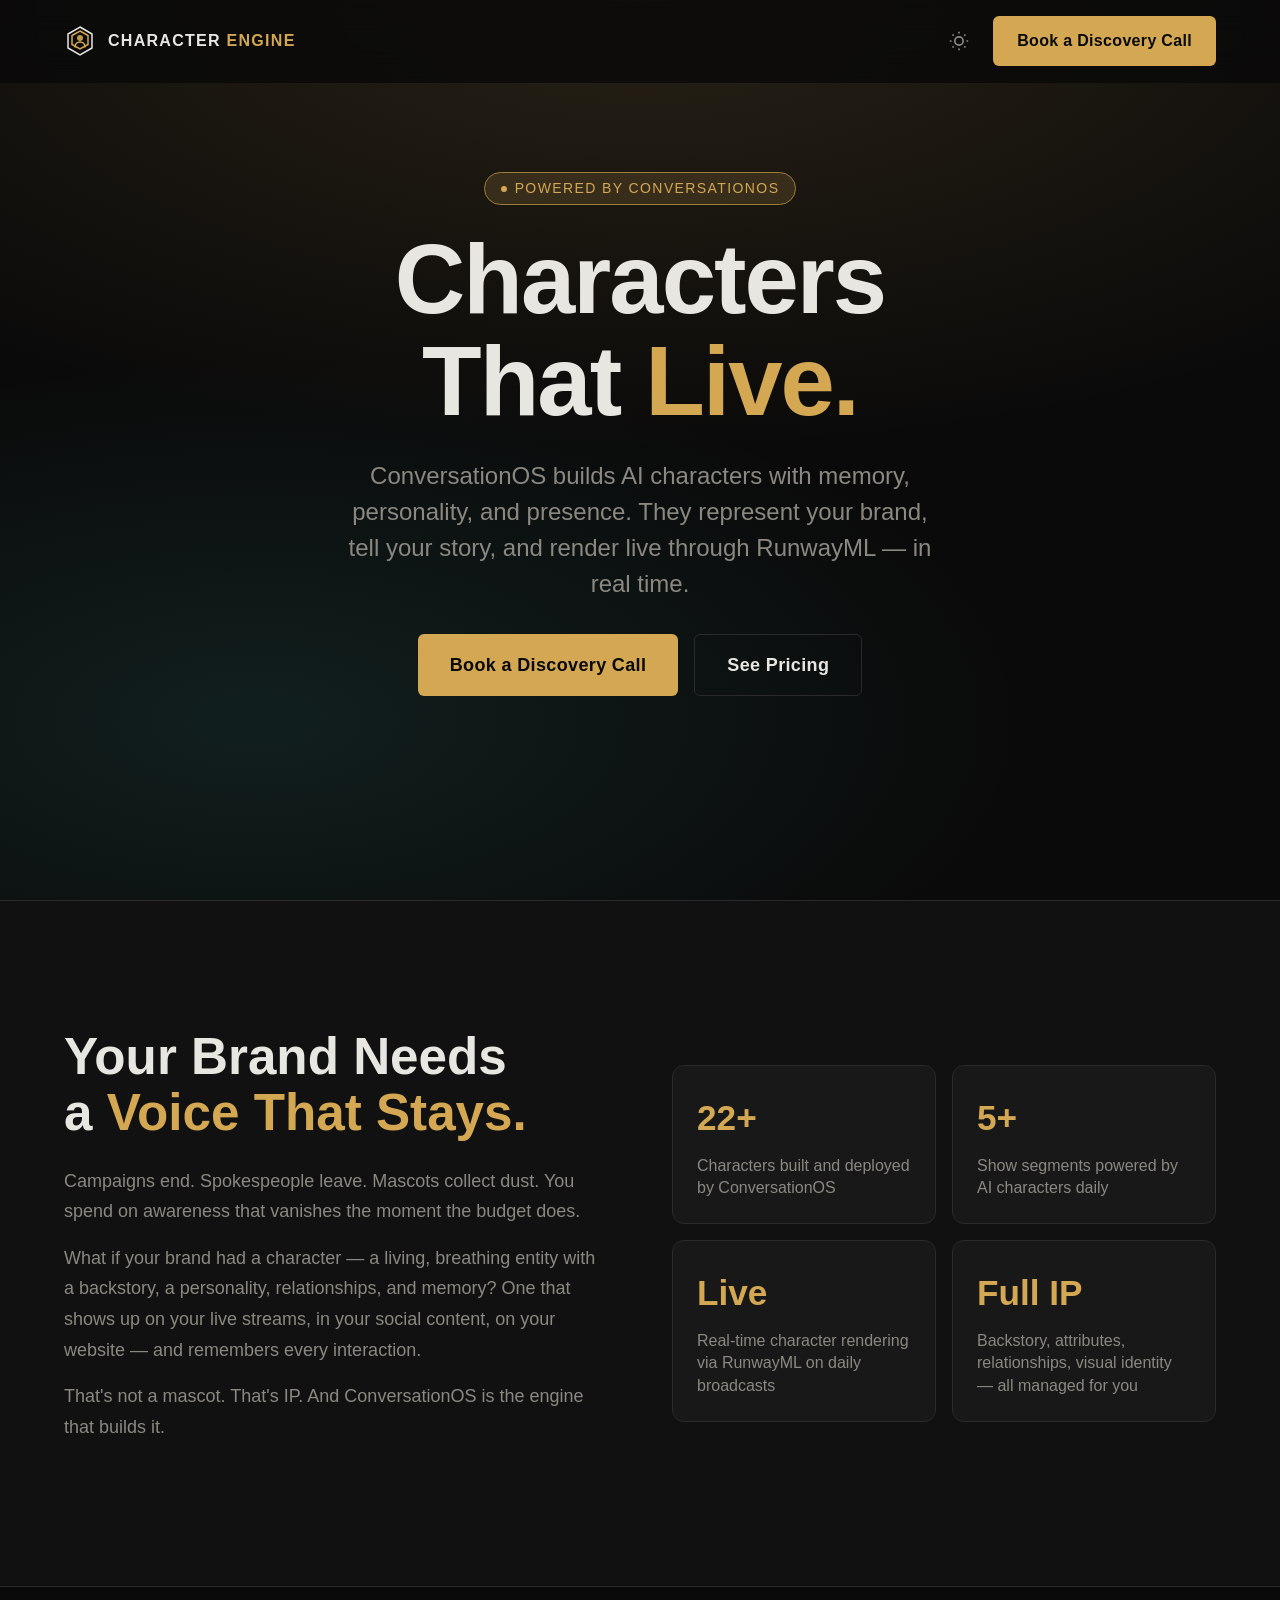
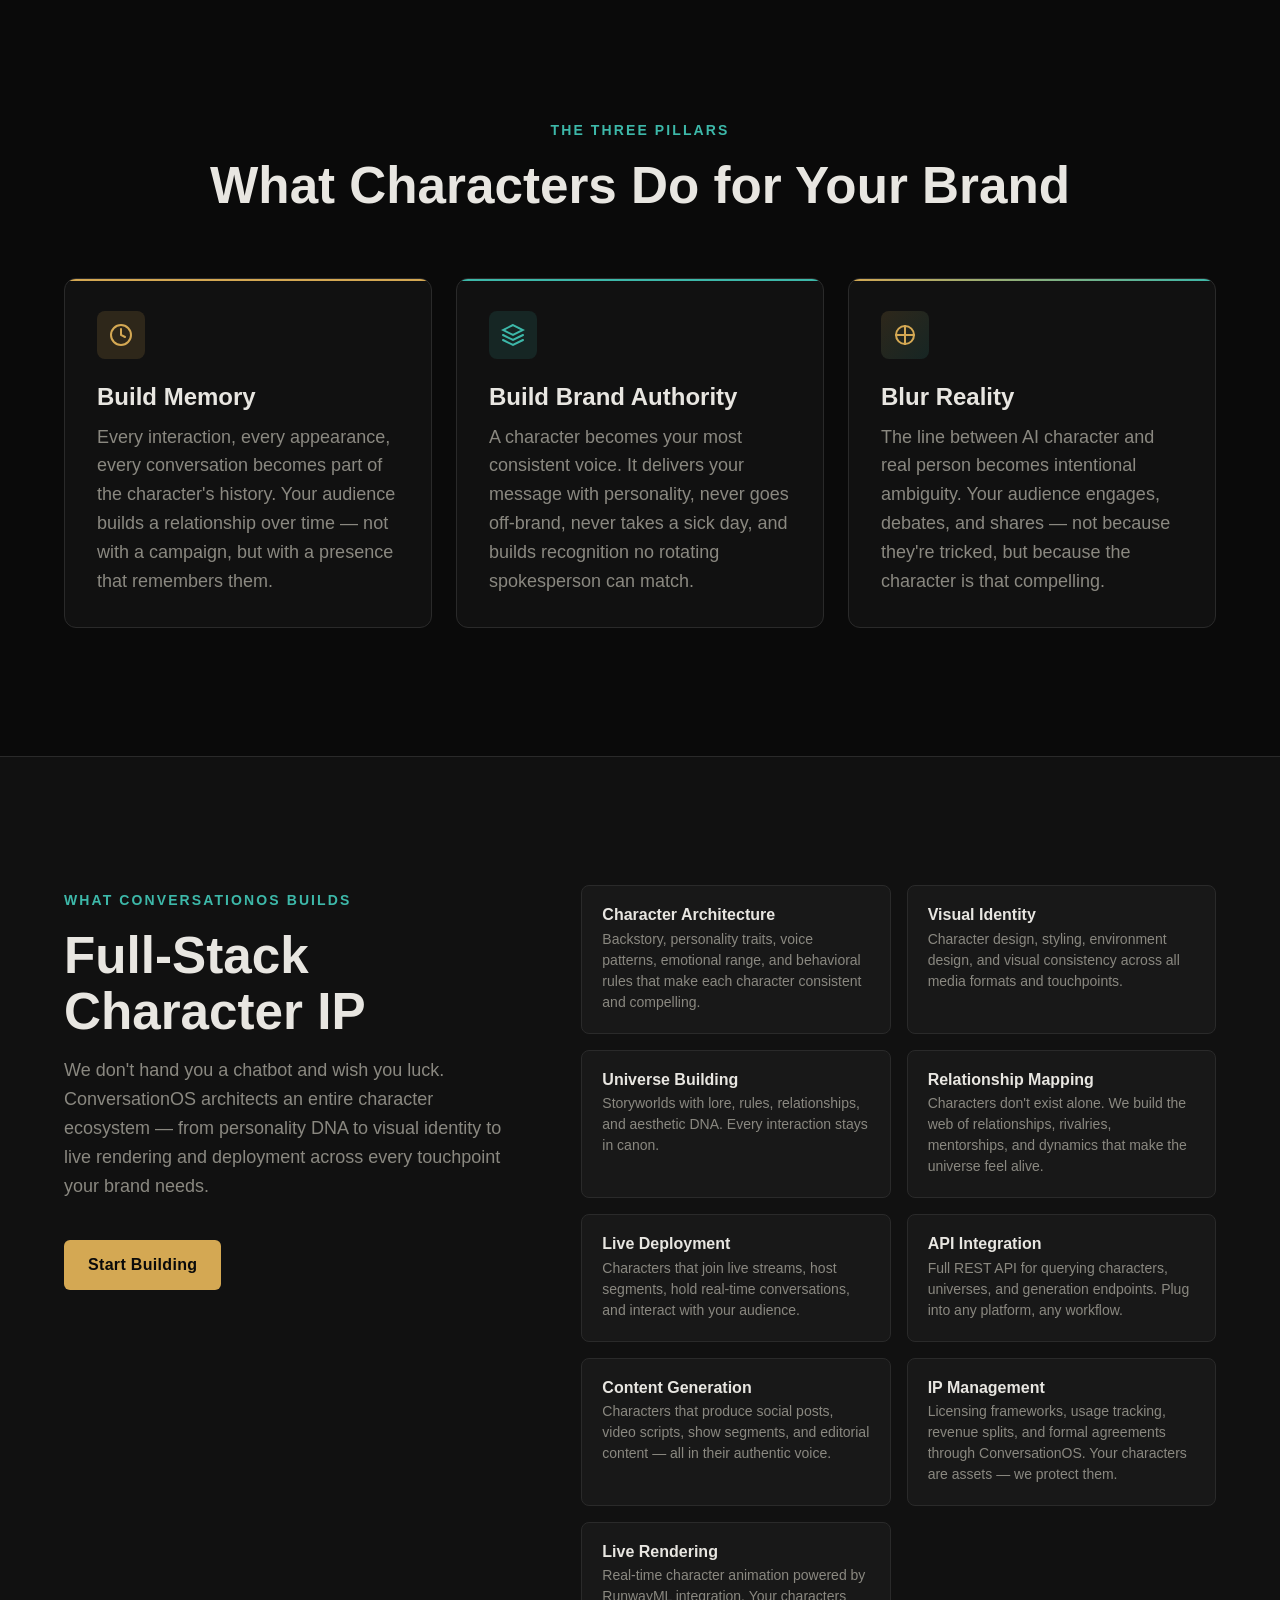
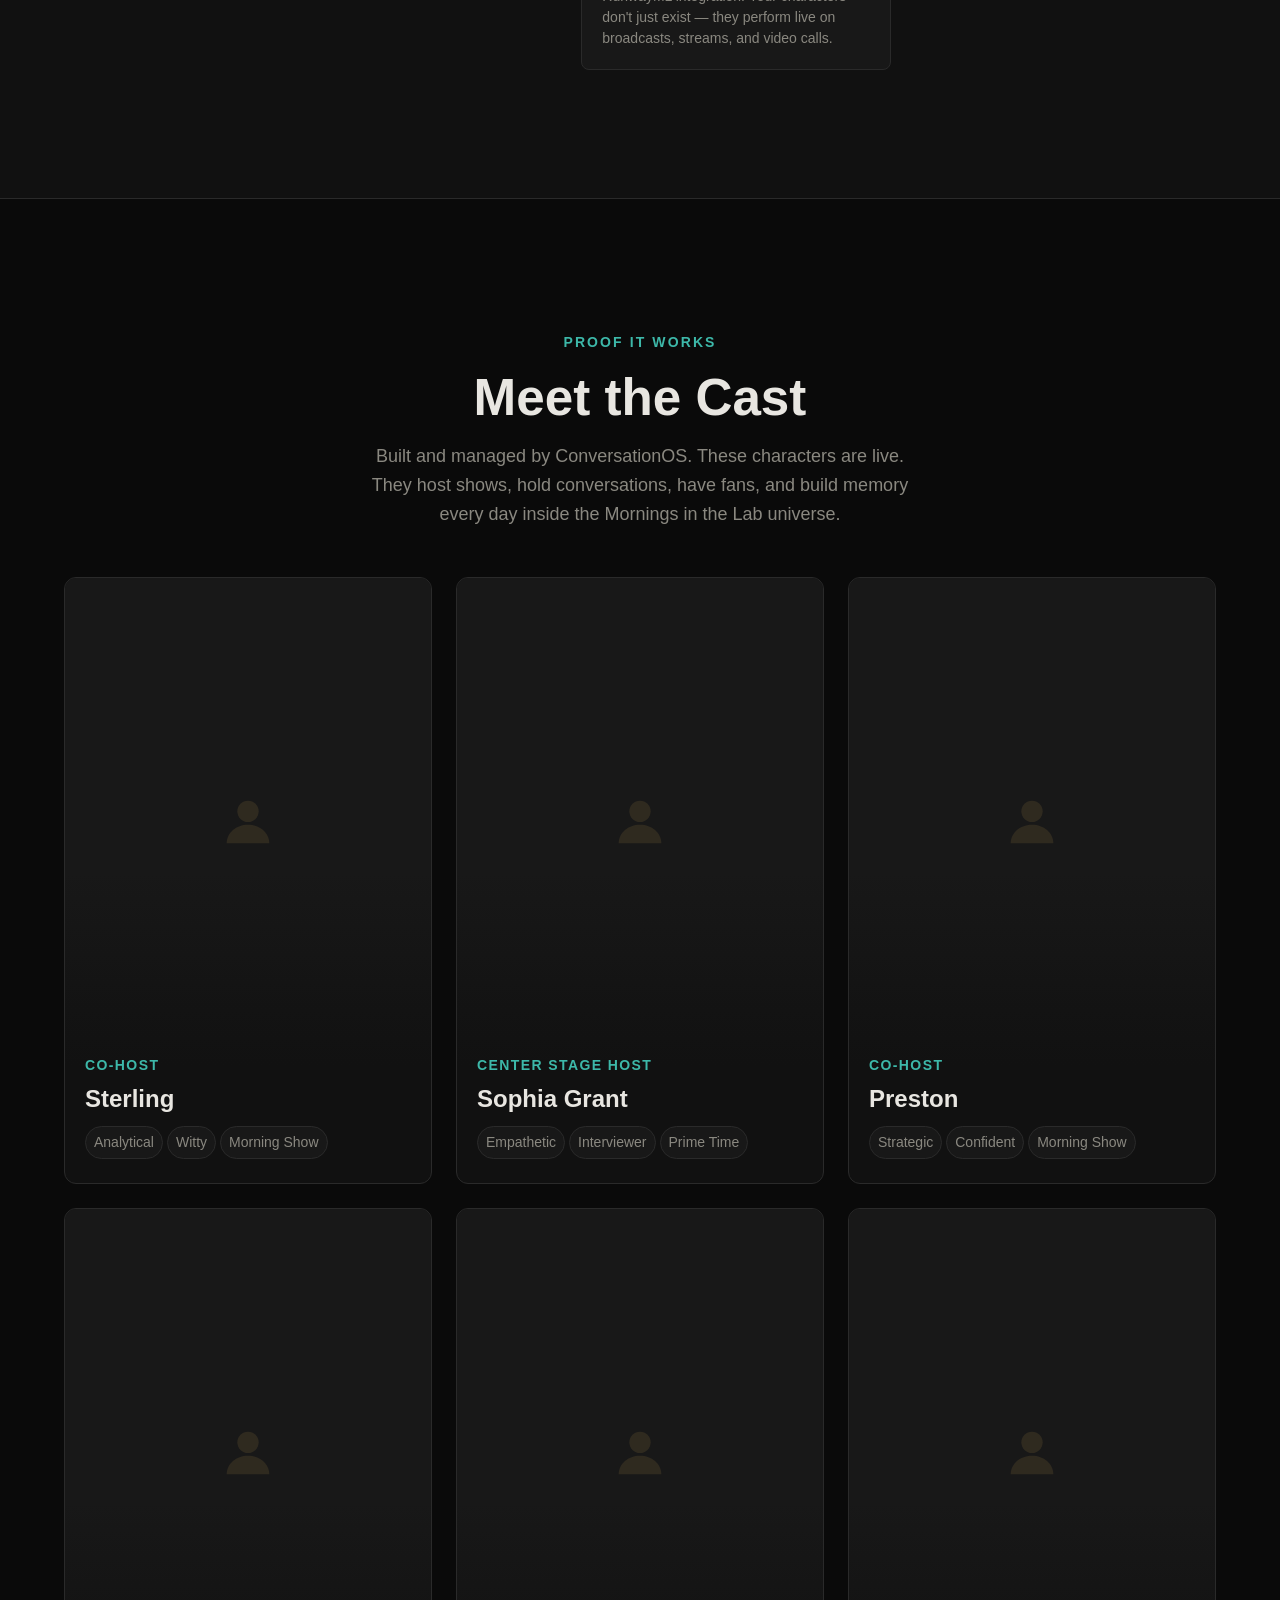
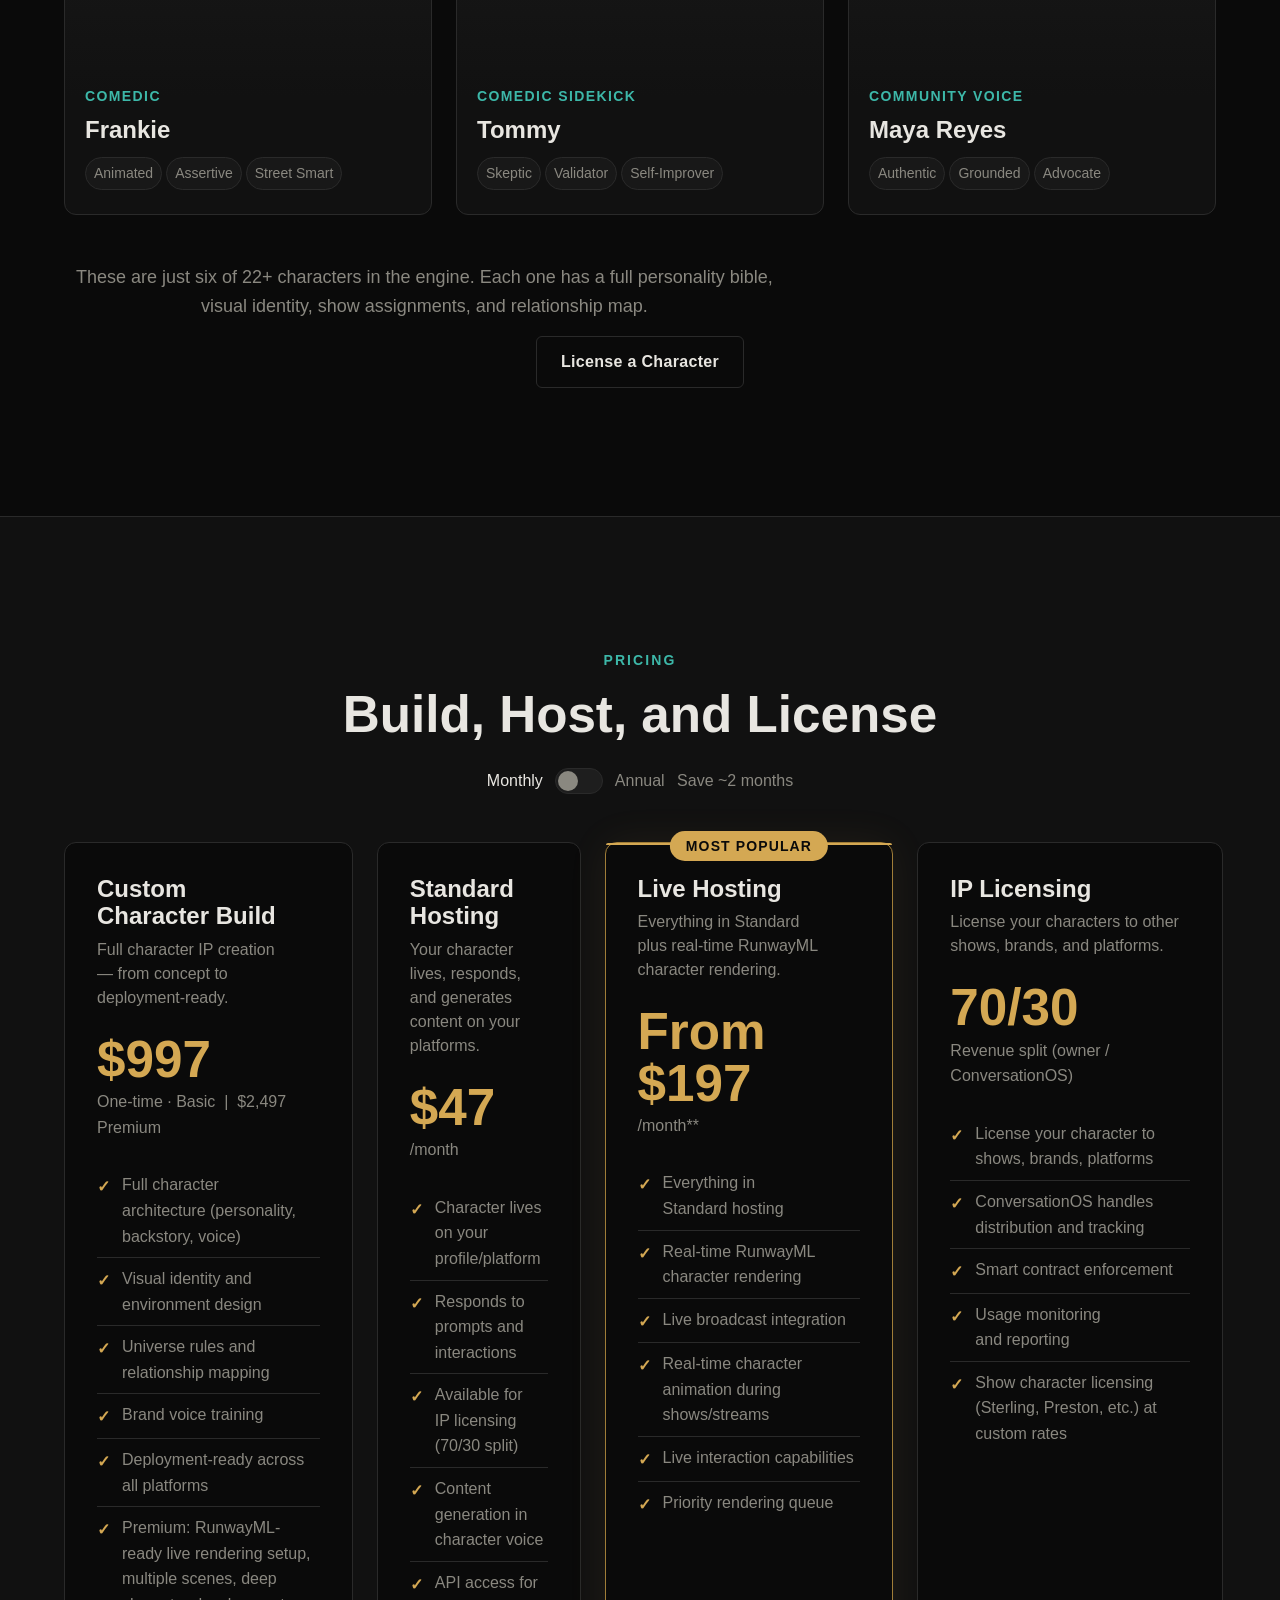
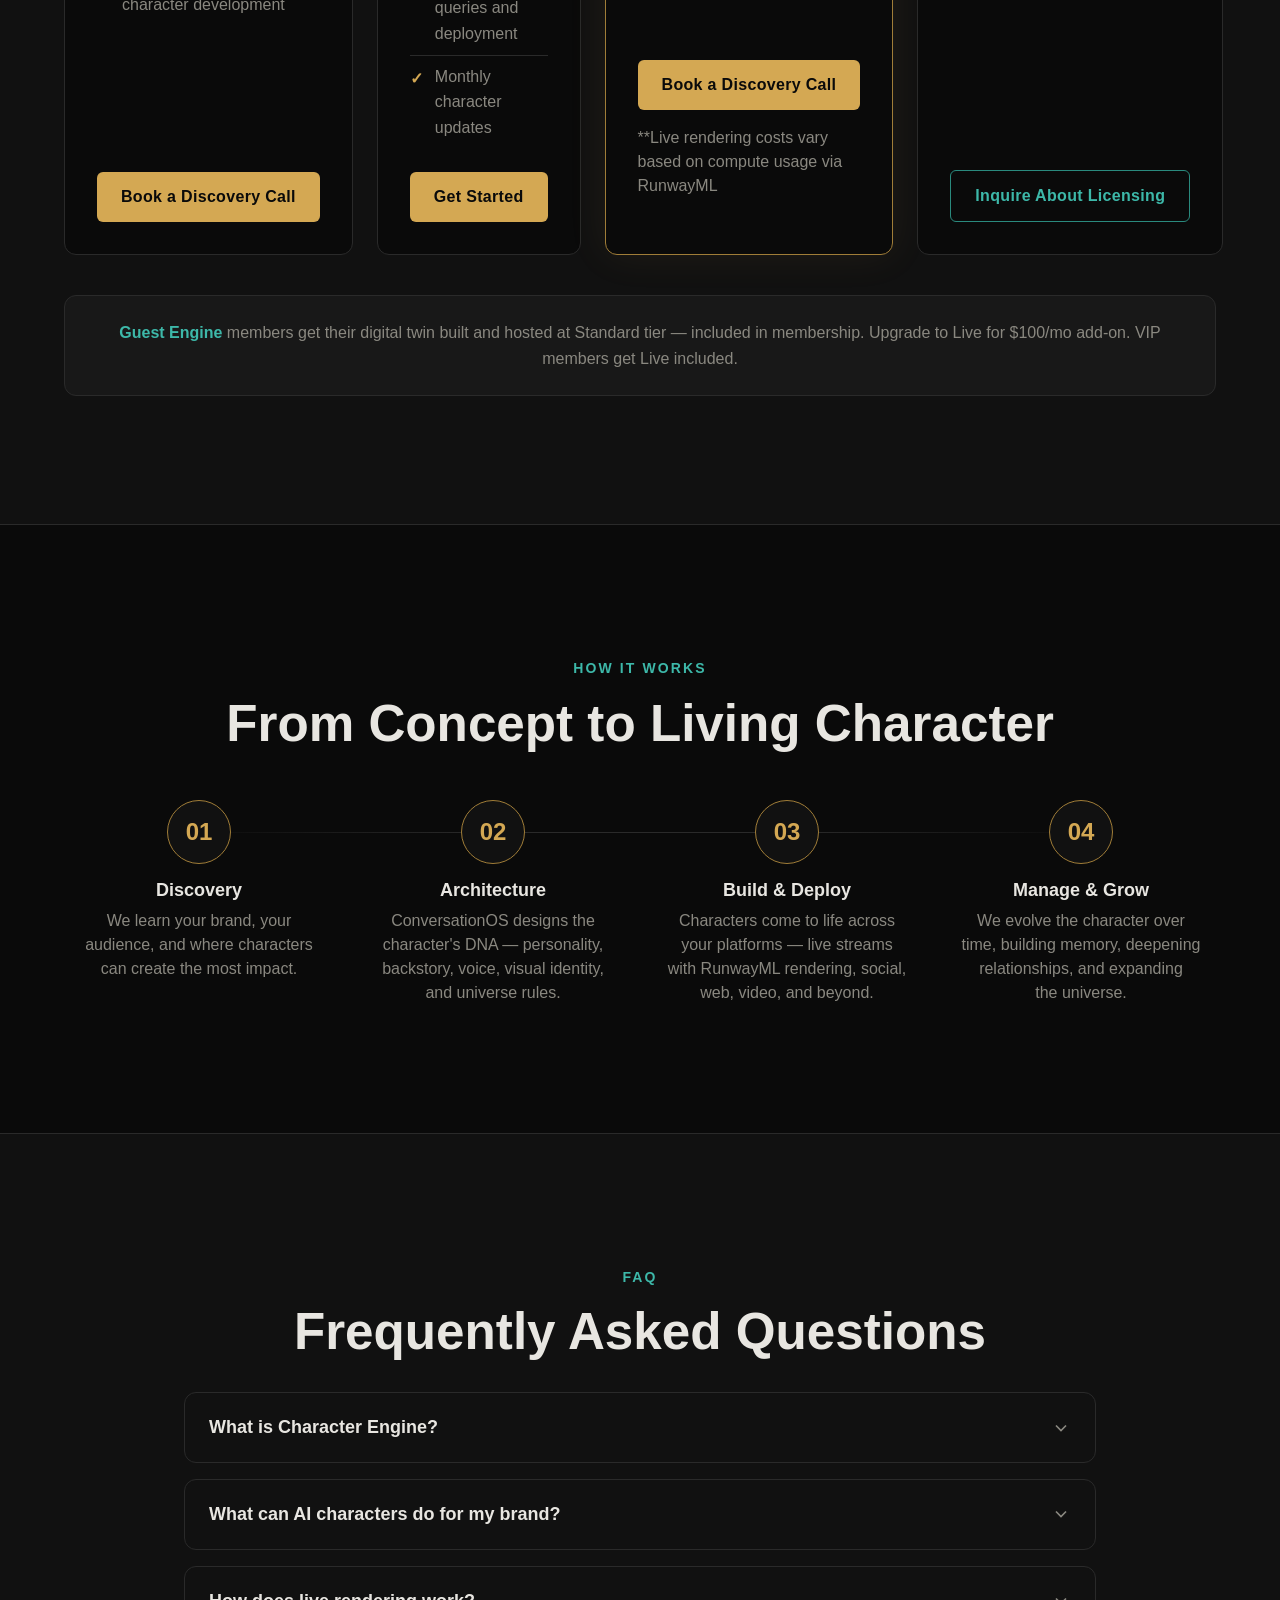
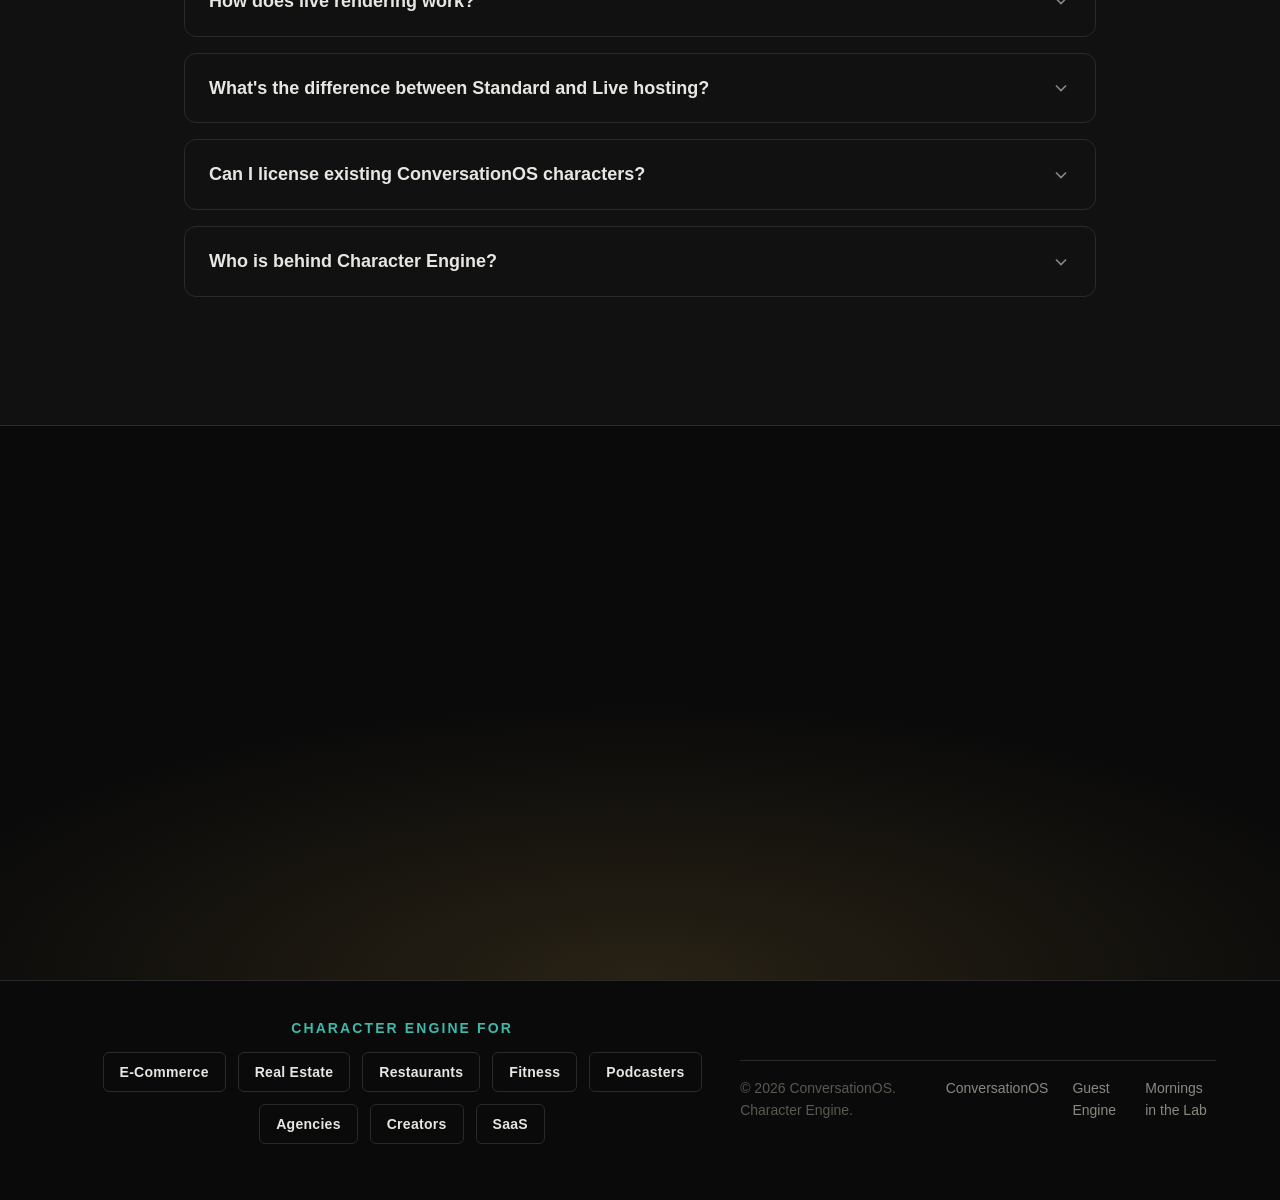
==== index.html @ 81ce3164 "Rebrand to ConversationOS + add pricing section + RunwayML live rendering across all pages Co-Author" ====
<!DOCTYPE html>
<html lang="en" data-theme="dark">
<head>
  <meta charset="UTF-8">
  <meta name="viewport" content="width=device-width, initial-scale=1.0">
  <title>Character Engine — AI Characters That Live</title>
  <meta name="description" content="Build, manage, and deploy AI characters with memory, personality, and visual identity. Custom character IP creation, universe building, live rendering via RunwayML, and character licensing by ConversationOS.">
  <meta name="robots" content="index, follow, max-snippet:-1, max-image-preview:large">
  <link rel="canonical" href="https://characterengine.live/">

  <!-- Open Graph -->
  <meta property="og:type" content="website">
  <meta property="og:site_name" content="Character Engine">
  <meta property="og:title" content="Character Engine — AI Characters That Live">
  <meta property="og:description" content="Build, manage, and deploy AI characters with memory, personality, and visual identity. Custom character IP creation, universe building, live rendering via RunwayML, and character licensing by ConversationOS.">
  <meta property="og:url" content="https://characterengine.live/">

  <!-- Twitter -->
  <meta name="twitter:card" content="summary_large_image">
  <meta name="twitter:title" content="Character Engine — AI Characters That Live">
  <meta name="twitter:description" content="Build, manage, and deploy AI characters with memory, personality, and visual identity. Custom character IP creation, universe building, live rendering via RunwayML, and character licensing by ConversationOS.">
  <link href="https://api.fontshare.com/v2/css?f[]=clash-display@400,500,600,700&f[]=satoshi@300,400,500,600,700&display=swap" rel="stylesheet">
  <link rel="stylesheet" href="./base.css">
  <link rel="stylesheet" href="./style.css">

  <script type="application/ld+json">
{
  "@context": "https://schema.org",
  "@type": "Organization",
  "@id": "https://characterengine.live/#organization",
  "name": "ConversationOS",
  "brand": {
    "@type": "Brand",
    "name": "Character Engine"
  },
  "url": "https://characterengine.live",
  "sameAs": [
    "https://conversationos.live",
    "https://guestengine.live",
    "https://ge.conversationos.live",
    "https://mornings.live"
  ]
}
  </script>
  <script type="application/ld+json">
{
  "@context": "https://schema.org",
  "@type": "Service",
  "name": "Character Engine",
  "description": "Build, manage, and deploy AI characters with memory, personality, and visual identity. Custom character IP creation, universe building, live rendering via RunwayML, and character licensing by ConversationOS.",
  "provider": {
    "@id": "https://characterengine.live/#organization"
  },
  "url": "https://characterengine.live/",
  "serviceType": "AI Character IP Creation and Management",
  "areaServed": "Worldwide",
  "offers": [
    {
      "@type": "Offer",
      "name": "Custom Character Build",
      "priceSpecification": {
        "@type": "PriceSpecification",
        "price": "997",
        "priceCurrency": "USD",
        "description": "Starting at $997 for basic character builds, $2,497 for premium with RunwayML live rendering"
      }
    },
    {
      "@type": "Offer",
      "name": "Standard Hosting",
      "priceSpecification": {
        "@type": "PriceSpecification",
        "price": "47",
        "priceCurrency": "USD",
        "billingDuration": "P1M",
        "description": "$47/mo or $470/yr for character hosting"
      }
    },
    {
      "@type": "Offer",
      "name": "Live Hosting",
      "priceSpecification": {
        "@type": "PriceSpecification",
        "price": "197",
        "priceCurrency": "USD",
        "billingDuration": "P1M",
        "description": "From $197/mo or $1,970/yr — live rendering costs vary based on compute usage via RunwayML"
      }
    },
    {
      "@type": "Offer",
      "name": "IP Licensing",
      "description": "70/30 revenue split (owner / ConversationOS)"
    }
  ]
}
  </script>
  <script type="application/ld+json">
{
  "@context": "https://schema.org",
  "@type": "WebPage",
  "name": "Character Engine — AI Characters That Live",
  "description": "Build, manage, and deploy AI characters with memory, personality, and visual identity. Custom character IP creation, universe building, live rendering via RunwayML, and character licensing by ConversationOS.",
  "url": "https://characterengine.live/",
  "isPartOf": {
    "@type": "WebSite",
    "name": "Character Engine",
    "url": "https://characterengine.live"
  },
  "publisher": {
    "@id": "https://characterengine.live/#organization"
  }
}
  </script>
  <script type="application/ld+json">
{
  "@context": "https://schema.org",
  "@type": "FAQPage",
  "mainEntity": [
    {
      "@type": "Question",
      "name": "What is Character Engine?",
      "acceptedAnswer": {
        "@type": "Answer",
        "text": "Character Engine is the character IP platform inside ConversationOS. We build, manage, and deploy AI characters with memory, personality, backstory, visual identity, and the ability to render live in real time through RunwayML integration — across live shows, social media, websites, and any digital touchpoint."
      }
    },
    {
      "@type": "Question",
      "name": "What can AI characters do for my brand?",
      "acceptedAnswer": {
        "@type": "Answer",
        "text": "AI characters build memory (they remember every interaction), build brand authority (a consistent voice that never goes off-brand), and blur reality (audiences engage with them like real people). They can host live streams with real-time rendering via RunwayML, produce social content, answer questions, onboard users, and represent your brand 24/7."
      }
    },
    {
      "@type": "Question",
      "name": "How does live rendering work?",
      "acceptedAnswer": {
        "@type": "Answer",
        "text": "Character Engine integrates with RunwayML for real-time character animation. Your characters don't just exist as text or static images — they perform live on broadcasts, streams, and video calls. This is the same technology powering the characters on Mornings in the Lab's daily live broadcast."
      }
    },
    {
      "@type": "Question",
      "name": "What's the difference between Standard and Live hosting?",
      "acceptedAnswer": {
        "@type": "Answer",
        "text": "Standard hosting keeps your character available for interactions, content generation, and licensing. Live hosting adds real-time RunwayML rendering — your character can appear live on broadcasts, streams, and video content. Live rendering costs vary based on compute usage."
      }
    },
    {
      "@type": "Question",
      "name": "Can I license existing ConversationOS characters?",
      "acceptedAnswer": {
        "@type": "Answer",
        "text": "Yes. Characters from the MiTL universe (Sterling, Sophia, Preston, Frankie, Tommy, Maya, and 16+ more) are available for licensing. They come with personality, backstory, audience recognition, and live rendering capability. Custom licensing terms start at $2,500/campaign."
      }
    },
    {
      "@type": "Question",
      "name": "Who is behind Character Engine?",
      "acceptedAnswer": {
        "@type": "Answer",
        "text": "Character Engine is built and operated by ConversationOS — the same platform powering Guest Engine, Signal ENGINE, and the Mornings in the Lab daily broadcast network. 1,000+ episodes. 22+ AI characters. Live every day."
      }
    }
  ]
}
  </script>

  <style>
    details summary::-webkit-details-marker { display: none; }
    details[open] summary svg { transform: rotate(180deg); }
    details summary:hover { color: var(--color-gold); }
  </style>
</head>
<body>
<main>

  <!-- Header -->
  <header class="header" id="header">
    <div class="container">
      <a href="#" class="logo" aria-label="Character Engine home">
        <svg viewBox="0 0 32 32" fill="none" xmlns="http://www.w3.org/2000/svg" aria-hidden="true">
          <!-- Geometric engine mark: interlocking hexagon + inner character silhouette -->
          <path d="M16 2L28 9v14l-12 7L4 23V9l12-7z" stroke="currentColor" stroke-width="1.5" fill="none"/>
          <path d="M16 6l8 4.5v9L16 24l-8-4.5v-9L16 6z" stroke="var(--color-gold)" stroke-width="1.5" fill="none"/>
          <circle cx="16" cy="13" r="3" fill="var(--color-gold)" opacity="0.9"/>
          <path d="M11 22c0-3 2.2-5 5-5s5 2 5 5" stroke="var(--color-gold)" stroke-width="1.5" fill="none" stroke-linecap="round"/>
        </svg>
        <span class="logo-text">Character <span>Engine</span></span>
      </a>
      <div class="nav-actions">
        <button class="theme-toggle" data-theme-toggle aria-label="Switch to light mode">
          <svg width="20" height="20" viewBox="0 0 24 24" fill="none" stroke="currentColor" stroke-width="2">
            <circle cx="12" cy="12" r="5"/><path d="M12 1v2M12 21v2M4.22 4.22l1.42 1.42M18.36 18.36l1.42 1.42M1 12h2M21 12h2M4.22 19.78l1.42-1.42M18.36 5.64l1.42-1.42"/>
          </svg>
        </button>
        <a href="#book" class="btn btn--primary">Book a Discovery Call</a>
      </div>
    </div>
  </header>

  <!-- Hero -->
  <section class="hero" id="hero">
    <div class="hero-content">
      <div class="hero-badge">
        <span>Powered by ConversationOS</span>
      </div>
      <h1>Characters<br>That <span class="accent">Live.</span></h1>
      <p class="hero-sub">ConversationOS builds AI characters with memory, personality, and presence. They represent your brand, tell your story, and render live through RunwayML — in real time.</p>
      <div class="hero-ctas">
        <a href="#book" class="btn btn--primary btn--large">Book a Discovery Call</a>
        <a href="#pricing" class="btn btn--ghost btn--large">See Pricing</a>
      </div>
    </div>
  </section>

  <!-- Problem -->
  <section class="problem" id="problem">
    <div class="container">
      <div class="problem-grid">
        <div class="problem-text fade-in">
          <h2>Your Brand Needs a <span class="accent">Voice That Stays.</span></h2>
          <p>Campaigns end. Spokespeople leave. Mascots collect dust. You spend on awareness that vanishes the moment the budget does.</p>
          <p>What if your brand had a character — a living, breathing entity with a backstory, a personality, relationships, and memory? One that shows up on your live streams, in your social content, on your website — and remembers every interaction.</p>
          <p>That's not a mascot. That's IP. And ConversationOS is the engine that builds it.</p>
        </div>
        <div class="problem-stats fade-in">
          <div class="stat-card">
            <div class="number">22+</div>
            <div class="label">Characters built and deployed by ConversationOS</div>
          </div>
          <div class="stat-card">
            <div class="number">5+</div>
            <div class="label">Show segments powered by AI characters daily</div>
          </div>
          <div class="stat-card">
            <div class="number">Live</div>
            <div class="label">Real-time character rendering via RunwayML on daily broadcasts</div>
          </div>
          <div class="stat-card">
            <div class="number">Full IP</div>
            <div class="label">Backstory, attributes, relationships, visual identity — all managed for you</div>
          </div>
        </div>
      </div>
    </div>
  </section>

  <!-- Three Pillars -->
  <section class="pillars" id="pillars">
    <div class="container">
      <div class="section-header fade-in">
        <span class="section-label">The Three Pillars</span>
        <h2 class="section-title">What Characters Do for Your Brand</h2>
      </div>
      <div class="pillars-grid">
        <div class="pillar-card fade-in">
          <div class="pillar-icon">
            <svg width="24" height="24" viewBox="0 0 24 24" fill="none" stroke="currentColor" stroke-width="2" stroke-linecap="round">
              <circle cx="12" cy="12" r="10"/>
              <path d="M12 6v6l4 2"/>
            </svg>
          </div>
          <h3>Build Memory</h3>
          <p>Every interaction, every appearance, every conversation becomes part of the character's history. Your audience builds a relationship over time — not with a campaign, but with a presence that remembers them.</p>
        </div>
        <div class="pillar-card fade-in">
          <div class="pillar-icon">
            <svg width="24" height="24" viewBox="0 0 24 24" fill="none" stroke="currentColor" stroke-width="2" stroke-linecap="round">
              <path d="M12 2L2 7l10 5 10-5-10-5z"/>
              <path d="M2 17l10 5 10-5"/>
              <path d="M2 12l10 5 10-5"/>
            </svg>
          </div>
          <h3>Build Brand Authority</h3>
          <p>A character becomes your most consistent voice. It delivers your message with personality, never goes off-brand, never takes a sick day, and builds recognition no rotating spokesperson can match.</p>
        </div>
        <div class="pillar-card fade-in">
          <div class="pillar-icon">
            <svg width="24" height="24" viewBox="0 0 24 24" fill="none" stroke="currentColor" stroke-width="2" stroke-linecap="round">
              <path d="M12 3c-4.97 0-9 4.03-9 9s4.03 9 9 9"/>
              <path d="M12 3c4.97 0 9 4.03 9 9s-4.03 9-9 9"/>
              <path d="M12 3v18"/>
              <line x1="3" y1="12" x2="21" y2="12"/>
            </svg>
          </div>
          <h3>Blur Reality</h3>
          <p>The line between AI character and real person becomes intentional ambiguity. Your audience engages, debates, and shares — not because they're tricked, but because the character is that compelling.</p>
        </div>
      </div>
    </div>
  </section>

  <!-- What ConversationOS Builds -->
  <section class="services" id="services">
    <div class="container">
      <div class="services-layout">
        <div class="services-intro fade-in">
          <span class="section-label">What ConversationOS Builds</span>
          <h2 class="section-title">Full-Stack Character IP</h2>
          <p>We don't hand you a chatbot and wish you luck. ConversationOS architects an entire character ecosystem — from personality DNA to visual identity to live rendering and deployment across every touchpoint your brand needs.</p>
          <a href="#book" class="btn btn--primary" style="margin-top: var(--space-4);">Start Building</a>
        </div>
        <div class="services-grid fade-in">
          <div class="service-item">
            <h4>Character Architecture</h4>
            <p>Backstory, personality traits, voice patterns, emotional range, and behavioral rules that make each character consistent and compelling.</p>
          </div>
          <div class="service-item">
            <h4>Visual Identity</h4>
            <p>Character design, styling, environment design, and visual consistency across all media formats and touchpoints.</p>
          </div>
          <div class="service-item">
            <h4>Universe Building</h4>
            <p>Storyworlds with lore, rules, relationships, and aesthetic DNA. Every interaction stays in canon.</p>
          </div>
          <div class="service-item">
            <h4>Relationship Mapping</h4>
            <p>Characters don't exist alone. We build the web of relationships, rivalries, mentorships, and dynamics that make the universe feel alive.</p>
          </div>
          <div class="service-item">
            <h4>Live Deployment</h4>
            <p>Characters that join live streams, host segments, hold real-time conversations, and interact with your audience.</p>
          </div>
          <div class="service-item">
            <h4>API Integration</h4>
            <p>Full REST API for querying characters, universes, and generation endpoints. Plug into any platform, any workflow.</p>
          </div>
          <div class="service-item">
            <h4>Content Generation</h4>
            <p>Characters that produce social posts, video scripts, show segments, and editorial content — all in their authentic voice.</p>
          </div>
          <div class="service-item">
            <h4>IP Management</h4>
            <p>Licensing frameworks, usage tracking, revenue splits, and formal agreements through ConversationOS. Your characters are assets — we protect them.</p>
          </div>
          <div class="service-item">
            <h4>Live Rendering</h4>
            <p>Real-time character animation powered by RunwayML integration. Your characters don't just exist — they perform live on broadcasts, streams, and video calls.</p>
          </div>
        </div>
      </div>
    </div>
  </section>

  <!-- Character Roster -->
  <section class="roster" id="roster">
    <div class="container">
      <div class="section-header fade-in">
        <span class="section-label">Proof It Works</span>
        <h2 class="section-title">Meet the Cast</h2>
        <p style="color: var(--color-text-muted); max-width: 560px; margin: var(--space-4) auto 0;">Built and managed by ConversationOS. These characters are live. They host shows, hold conversations, have fans, and build memory every day inside the Mornings in the Lab universe.</p>
      </div>
      <div class="roster-grid">

        <div class="character-card fade-in">
          <div class="character-portrait">
            <div class="portrait-placeholder">
              <svg width="64" height="64" viewBox="0 0 24 24" fill="currentColor"><circle cx="12" cy="8" r="4"/><path d="M4 20c0-4 3.6-7 8-7s8 3 8 7"/></svg>
            </div>
          </div>
          <div class="character-info">
            <div class="character-role">Co-Host</div>
            <div class="character-name">Sterling</div>
            <div class="character-traits">
              <span class="trait">Analytical</span>
              <span class="trait">Witty</span>
              <span class="trait">Morning Show</span>
            </div>
          </div>
        </div>

        <div class="character-card fade-in">
          <div class="character-portrait">
            <div class="portrait-placeholder">
              <svg width="64" height="64" viewBox="0 0 24 24" fill="currentColor"><circle cx="12" cy="8" r="4"/><path d="M4 20c0-4 3.6-7 8-7s8 3 8 7"/></svg>
            </div>
          </div>
          <div class="character-info">
            <div class="character-role">Center Stage Host</div>
            <div class="character-name">Sophia Grant</div>
            <div class="character-traits">
              <span class="trait">Empathetic</span>
              <span class="trait">Interviewer</span>
              <span class="trait">Prime Time</span>
            </div>
          </div>
        </div>

        <div class="character-card fade-in">
          <div class="character-portrait">
            <div class="portrait-placeholder">
              <svg width="64" height="64" viewBox="0 0 24 24" fill="currentColor"><circle cx="12" cy="8" r="4"/><path d="M4 20c0-4 3.6-7 8-7s8 3 8 7"/></svg>
            </div>
          </div>
          <div class="character-info">
            <div class="character-role">Co-Host</div>
            <div class="character-name">Preston</div>
            <div class="character-traits">
              <span class="trait">Strategic</span>
              <span class="trait">Confident</span>
              <span class="trait">Morning Show</span>
            </div>
          </div>
        </div>

        <div class="character-card fade-in">
          <div class="character-portrait">
            <div class="portrait-placeholder">
              <svg width="64" height="64" viewBox="0 0 24 24" fill="currentColor"><circle cx="12" cy="8" r="4"/><path d="M4 20c0-4 3.6-7 8-7s8 3 8 7"/></svg>
            </div>
          </div>
          <div class="character-info">
            <div class="character-role">Comedic</div>
            <div class="character-name">Frankie</div>
            <div class="character-traits">
              <span class="trait">Animated</span>
              <span class="trait">Assertive</span>
              <span class="trait">Street Smart</span>
            </div>
          </div>
        </div>

        <div class="character-card fade-in">
          <div class="character-portrait">
            <div class="portrait-placeholder">
              <svg width="64" height="64" viewBox="0 0 24 24" fill="currentColor"><circle cx="12" cy="8" r="4"/><path d="M4 20c0-4 3.6-7 8-7s8 3 8 7"/></svg>
            </div>
          </div>
          <div class="character-info">
            <div class="character-role">Comedic Sidekick</div>
            <div class="character-name">Tommy</div>
            <div class="character-traits">
              <span class="trait">Skeptic</span>
              <span class="trait">Validator</span>
              <span class="trait">Self-Improver</span>
            </div>
          </div>
        </div>

        <div class="character-card fade-in">
          <div class="character-portrait">
            <div class="portrait-placeholder">
              <svg width="64" height="64" viewBox="0 0 24 24" fill="currentColor"><circle cx="12" cy="8" r="4"/><path d="M4 20c0-4 3.6-7 8-7s8 3 8 7"/></svg>
            </div>
          </div>
          <div class="character-info">
            <div class="character-role">Community Voice</div>
            <div class="character-name">Maya Reyes</div>
            <div class="character-traits">
              <span class="trait">Authentic</span>
              <span class="trait">Grounded</span>
              <span class="trait">Advocate</span>
            </div>
          </div>
        </div>

      </div>
      <div class="roster-cta fade-in">
        <p style="color: var(--color-text-muted); margin-bottom: var(--space-4);">These are just six of 22+ characters in the engine. Each one has a full personality bible, visual identity, show assignments, and relationship map.</p>
        <a href="#pricing" class="btn btn--ghost">License a Character</a>
      </div>
    </div>
  </section>

  <!-- Pricing -->
  <section class="pricing" id="pricing">
    <div class="container">
      <div class="section-header fade-in">
        <span class="section-label">Pricing</span>
        <h2 class="section-title">Build, Host, and License</h2>
        <div class="pricing-toggle" id="pricing-toggle">
          <span class="active" data-period="monthly">Monthly</span>
          <label>
            <input type="checkbox" id="billing-toggle">
            <span class="toggle-track"></span>
            <span class="toggle-thumb"></span>
          </label>
          <span data-period="annual">Annual <span class="pricing-save">Save ~2 months</span></span>
        </div>
      </div>
      <div class="pricing-grid fade-in">

        <!-- Custom Build -->
        <div class="pricing-card">
          <h3>Custom Character Build</h3>
          <p>Full character IP creation — from concept to deployment-ready.</p>
          <div class="pricing-price">$997</div>
          <div class="pricing-period">One-time &middot; Basic &nbsp;|&nbsp; $2,497 Premium</div>
          <ul class="pricing-features" role="list">
            <li><span class="check">&#10003;</span> Full character architecture (personality, backstory, voice)</li>
            <li><span class="check">&#10003;</span> Visual identity and environment design</li>
            <li><span class="check">&#10003;</span> Universe rules and relationship mapping</li>
            <li><span class="check">&#10003;</span> Brand voice training</li>
            <li><span class="check">&#10003;</span> Deployment-ready across all platforms</li>
            <li><span class="check">&#10003;</span> Premium: RunwayML-ready live rendering setup, multiple scenes, deep character development</li>
          </ul>
          <a href="#book" class="btn btn--primary">Book a Discovery Call</a>
        </div>

        <!-- Standard Hosting -->
        <div class="pricing-card">
          <h3>Standard Hosting</h3>
          <p>Your character lives, responds, and generates content on your platforms.</p>
          <div class="pricing-price" data-monthly="$47" data-annual="$470">$47</div>
          <div class="pricing-period" data-monthly="/month" data-annual="/year">/month</div>
          <ul class="pricing-features" role="list">
            <li><span class="check">&#10003;</span> Character lives on your profile/platform</li>
            <li><span class="check">&#10003;</span> Responds to prompts and interactions</li>
            <li><span class="check">&#10003;</span> Available for IP licensing (70/30 split)</li>
            <li><span class="check">&#10003;</span> Content generation in character voice</li>
            <li><span class="check">&#10003;</span> API access for queries and deployment</li>
            <li><span class="check">&#10003;</span> Monthly character updates</li>
          </ul>
          <a href="#book" class="btn btn--primary">Get Started</a>
        </div>

        <!-- Live Hosting -->
        <div class="pricing-card pricing-card--featured">
          <div class="pricing-badge">Most Popular</div>
          <h3>Live Hosting</h3>
          <p>Everything in Standard plus real-time RunwayML character rendering.</p>
          <div class="pricing-price" data-monthly="From $197" data-annual="From $1,970">From $197</div>
          <div class="pricing-period" data-monthly="/month**" data-annual="/year**">/month**</div>
          <ul class="pricing-features" role="list">
            <li><span class="check">&#10003;</span> Everything in Standard hosting</li>
            <li><span class="check">&#10003;</span> Real-time RunwayML character rendering</li>
            <li><span class="check">&#10003;</span> Live broadcast integration</li>
            <li><span class="check">&#10003;</span> Real-time character animation during shows/streams</li>
            <li><span class="check">&#10003;</span> Live interaction capabilities</li>
            <li><span class="check">&#10003;</span> Priority rendering queue</li>
          </ul>
          <a href="#book" class="btn btn--primary">Book a Discovery Call</a>
          <p class="pricing-note">**Live rendering costs vary based on compute usage via RunwayML</p>
        </div>

        <!-- IP Licensing -->
        <div class="pricing-card">
          <h3>IP Licensing</h3>
          <p>License your characters to other shows, brands, and platforms.</p>
          <div class="pricing-price">70/30</div>
          <div class="pricing-period">Revenue split (owner / ConversationOS)</div>
          <ul class="pricing-features" role="list">
            <li><span class="check">&#10003;</span> License your character to shows, brands, platforms</li>
            <li><span class="check">&#10003;</span> ConversationOS handles distribution and tracking</li>
            <li><span class="check">&#10003;</span> Smart contract enforcement</li>
            <li><span class="check">&#10003;</span> Usage monitoring and reporting</li>
            <li><span class="check">&#10003;</span> Show character licensing (Sterling, Preston, etc.) at custom rates</li>
          </ul>
          <a href="#book" class="btn btn--ghost" style="border-color: var(--color-teal-dim); color: var(--color-teal);">Inquire About Licensing</a>
        </div>

      </div>

      <div class="pricing-guest-note fade-in">
        <a href="https://guestengine.live" target="_blank" rel="noopener noreferrer">Guest Engine</a> members get their digital twin built and hosted at Standard tier — included in membership. Upgrade to Live for $100/mo add-on. VIP members get Live included.
      </div>
    </div>
  </section>

  <!-- Process -->
  <section class="process" id="process">
    <div class="container">
      <div class="section-header fade-in">
        <span class="section-label">How It Works</span>
        <h2 class="section-title">From Concept to Living Character</h2>
      </div>
      <div class="process-steps fade-in">
        <div class="step">
          <div class="step-number">01</div>
          <h4>Discovery</h4>
          <p>We learn your brand, your audience, and where characters can create the most impact.</p>
        </div>
        <div class="step">
          <div class="step-number">02</div>
          <h4>Architecture</h4>
          <p>ConversationOS designs the character's DNA — personality, backstory, voice, visual identity, and universe rules.</p>
        </div>
        <div class="step">
          <div class="step-number">03</div>
          <h4>Build &amp; Deploy</h4>
          <p>Characters come to life across your platforms — live streams with RunwayML rendering, social, web, video, and beyond.</p>
        </div>
        <div class="step">
          <div class="step-number">04</div>
          <h4>Manage &amp; Grow</h4>
          <p>We evolve the character over time, building memory, deepening relationships, and expanding the universe.</p>
        </div>
      </div>
    </div>
  </section>


  <!-- FAQ Section -->
  <section class="services" id="faq">
    <div class="container container--narrow">
      <div class="section-header fade-in" style="text-align: center; margin-bottom: var(--space-8);">
        <span class="section-label">FAQ</span>
        <h2 class="section-title">Frequently Asked Questions</h2>
      </div>
      <div class="fade-in" style="display: flex; flex-direction: column; gap: var(--space-4);">
        <details style="background: var(--color-surface); border: 1px solid var(--color-border); border-radius: var(--radius-lg); overflow: hidden;">
          <summary style="padding: var(--space-5) var(--space-6); cursor: pointer; font-weight: 600; font-size: var(--text-base); list-style: none; display: flex; align-items: center; justify-content: space-between;">
            What is Character Engine?
            <svg width="20" height="20" viewBox="0 0 24 24" fill="none" stroke="var(--color-text-muted)" stroke-width="2" style="flex-shrink: 0; margin-left: var(--space-4); transition: transform 0.2s ease;"><path d="M6 9l6 6 6-6"/></svg>
          </summary>
          <div style="padding: 0 var(--space-6) var(--space-6); color: var(--color-text-muted); line-height: 1.7;">
            <p>Character Engine is the character IP platform inside ConversationOS. We build, manage, and deploy AI characters with memory, personality, backstory, visual identity, and the ability to render live in real time through RunwayML integration — across live shows, social media, websites, and any digital touchpoint.</p>
          </div>
        </details>
        <details style="background: var(--color-surface); border: 1px solid var(--color-border); border-radius: var(--radius-lg); overflow: hidden;">
          <summary style="padding: var(--space-5) var(--space-6); cursor: pointer; font-weight: 600; font-size: var(--text-base); list-style: none; display: flex; align-items: center; justify-content: space-between;">
            What can AI characters do for my brand?
            <svg width="20" height="20" viewBox="0 0 24 24" fill="none" stroke="var(--color-text-muted)" stroke-width="2" style="flex-shrink: 0; margin-left: var(--space-4); transition: transform 0.2s ease;"><path d="M6 9l6 6 6-6"/></svg>
          </summary>
          <div style="padding: 0 var(--space-6) var(--space-6); color: var(--color-text-muted); line-height: 1.7;">
            <p>AI characters build memory (they remember every interaction), build brand authority (a consistent voice that never goes off-brand), and blur reality (audiences engage with them like real people). They can host live streams with real-time rendering via RunwayML, produce social content, answer questions, onboard users, and represent your brand 24/7.</p>
          </div>
        </details>
        <details style="background: var(--color-surface); border: 1px solid var(--color-border); border-radius: var(--radius-lg); overflow: hidden;">
          <summary style="padding: var(--space-5) var(--space-6); cursor: pointer; font-weight: 600; font-size: var(--text-base); list-style: none; display: flex; align-items: center; justify-content: space-between;">
            How does live rendering work?
            <svg width="20" height="20" viewBox="0 0 24 24" fill="none" stroke="var(--color-text-muted)" stroke-width="2" style="flex-shrink: 0; margin-left: var(--space-4); transition: transform 0.2s ease;"><path d="M6 9l6 6 6-6"/></svg>
          </summary>
          <div style="padding: 0 var(--space-6) var(--space-6); color: var(--color-text-muted); line-height: 1.7;">
            <p>Character Engine integrates with RunwayML for real-time character animation. Your characters don't just exist as text or static images — they perform live on broadcasts, streams, and video calls. This is the same technology powering the characters on Mornings in the Lab's daily live broadcast.</p>
          </div>
        </details>
        <details style="background: var(--color-surface); border: 1px solid var(--color-border); border-radius: var(--radius-lg); overflow: hidden;">
          <summary style="padding: var(--space-5) var(--space-6); cursor: pointer; font-weight: 600; font-size: var(--text-base); list-style: none; display: flex; align-items: center; justify-content: space-between;">
            What's the difference between Standard and Live hosting?
            <svg width="20" height="20" viewBox="0 0 24 24" fill="none" stroke="var(--color-text-muted)" stroke-width="2" style="flex-shrink: 0; margin-left: var(--space-4); transition: transform 0.2s ease;"><path d="M6 9l6 6 6-6"/></svg>
          </summary>
          <div style="padding: 0 var(--space-6) var(--space-6); color: var(--color-text-muted); line-height: 1.7;">
            <p>Standard hosting keeps your character available for interactions, content generation, and licensing. Live hosting adds real-time RunwayML rendering — your character can appear live on broadcasts, streams, and video content. Live rendering costs vary based on compute usage.</p>
          </div>
        </details>
        <details style="background: var(--color-surface); border: 1px solid var(--color-border); border-radius: var(--radius-lg); overflow: hidden;">
          <summary style="padding: var(--space-5) var(--space-6); cursor: pointer; font-weight: 600; font-size: var(--text-base); list-style: none; display: flex; align-items: center; justify-content: space-between;">
            Can I license existing ConversationOS characters?
            <svg width="20" height="20" viewBox="0 0 24 24" fill="none" stroke="var(--color-text-muted)" stroke-width="2" style="flex-shrink: 0; margin-left: var(--space-4); transition: transform 0.2s ease;"><path d="M6 9l6 6 6-6"/></svg>
          </summary>
          <div style="padding: 0 var(--space-6) var(--space-6); color: var(--color-text-muted); line-height: 1.7;">
            <p>Yes. Characters from the MiTL universe (Sterling, Sophia, Preston, Frankie, Tommy, Maya, and 16+ more) are available for licensing. They come with personality, backstory, audience recognition, and live rendering capability. Custom licensing terms start at $2,500/campaign.</p>
          </div>
        </details>
        <details style="background: var(--color-surface); border: 1px solid var(--color-border); border-radius: var(--radius-lg); overflow: hidden;">
          <summary style="padding: var(--space-5) var(--space-6); cursor: pointer; font-weight: 600; font-size: var(--text-base); list-style: none; display: flex; align-items: center; justify-content: space-between;">
            Who is behind Character Engine?
            <svg width="20" height="20" viewBox="0 0 24 24" fill="none" stroke="var(--color-text-muted)" stroke-width="2" style="flex-shrink: 0; margin-left: var(--space-4); transition: transform 0.2s ease;"><path d="M6 9l6 6 6-6"/></svg>
          </summary>
          <div style="padding: 0 var(--space-6) var(--space-6); color: var(--color-text-muted); line-height: 1.7;">
            <p>Character Engine is built and operated by ConversationOS — the same platform powering Guest Engine, Signal ENGINE, and the Mornings in the Lab daily broadcast network. 1,000+ episodes. 22+ AI characters. Live every day.</p>
          </div>
        </details>
      </div>
    </div>
  </section>

  <!-- Final CTA -->
  <section class="final-cta" id="book">
    <div class="container">
      <h2 class="fade-in">Ready to Build a Character<br>That <span class="accent">Never Forgets?</span></h2>
      <p class="fade-in">Starting at $997 to build. $47/mo to host. Powered by ConversationOS.</p>
      <div class="fade-in">
        <a href="https://calendly.com/mornings-mitl" target="_blank" rel="noopener noreferrer" class="btn btn--primary btn--large">Book a Discovery Call</a>
      </div>
    </div>
  </section>

  <!-- Footer -->
</main>

  <footer class="footer">
    <div class="container">
      <div style="text-align: center; margin-bottom: var(--space-6);">
        <div class="section-label" style="margin-bottom: var(--space-3);">Character Engine For</div>
        <div style="display: flex; flex-wrap: wrap; gap: var(--space-3); justify-content: center;">
          <a href="./ecommerce/" class="btn btn--ghost" style="font-size: var(--text-xs); padding: var(--space-2) var(--space-4);">E-Commerce</a>
          <a href="./realestate/" class="btn btn--ghost" style="font-size: var(--text-xs); padding: var(--space-2) var(--space-4);">Real Estate</a>
          <a href="./restaurants/" class="btn btn--ghost" style="font-size: var(--text-xs); padding: var(--space-2) var(--space-4);">Restaurants</a>
          <a href="./fitness/" class="btn btn--ghost" style="font-size: var(--text-xs); padding: var(--space-2) var(--space-4);">Fitness</a>
          <a href="./podcasters/" class="btn btn--ghost" style="font-size: var(--text-xs); padding: var(--space-2) var(--space-4);">Podcasters</a>
          <a href="./agencies/" class="btn btn--ghost" style="font-size: var(--text-xs); padding: var(--space-2) var(--space-4);">Agencies</a>
          <a href="./creators/" class="btn btn--ghost" style="font-size: var(--text-xs); padding: var(--space-2) var(--space-4);">Creators</a>
          <a href="./saas/" class="btn btn--ghost" style="font-size: var(--text-xs); padding: var(--space-2) var(--space-4);">SaaS</a>
        </div>
      </div>
      <div style="display: flex; align-items: center; justify-content: space-between; padding-top: var(--space-4); border-top: 1px solid var(--color-border);">
        <div class="footer-text">&copy; 2026 ConversationOS. Character Engine.</div>
        <div class="footer-links">
          <a href="https://conversationos.live" target="_blank" rel="noopener noreferrer">ConversationOS</a>
          <a href="https://guestengine.live" target="_blank" rel="noopener noreferrer">Guest Engine</a>
          <a href="https://mornings.live" target="_blank" rel="noopener noreferrer">Mornings in the Lab</a>
        </div>
      </div>
    </div>
  </footer>

  <script>
    // Theme toggle
    (function(){
      const t = document.querySelector('[data-theme-toggle]');
      const r = document.documentElement;
      let d = 'dark'; // Default dark
      r.setAttribute('data-theme', d);
      if (t) {
        t.addEventListener('click', () => {
          d = d === 'dark' ? 'light' : 'dark';
          r.setAttribute('data-theme', d);
          t.setAttribute('aria-label', 'Switch to ' + (d === 'dark' ? 'light' : 'dark') + ' mode');
          t.innerHTML = d === 'dark'
            ? '<svg width="20" height="20" viewBox="0 0 24 24" fill="none" stroke="currentColor" stroke-width="2"><circle cx="12" cy="12" r="5"/><path d="M12 1v2M12 21v2M4.22 4.22l1.42 1.42M18.36 18.36l1.42 1.42M1 12h2M21 12h2M4.22 19.78l1.42-1.42M18.36 5.64l1.42-1.42"/></svg>'
            : '<svg width="20" height="20" viewBox="0 0 24 24" fill="none" stroke="currentColor" stroke-width="2"><path d="M21 12.79A9 9 0 1 1 11.21 3 7 7 0 0 0 21 12.79z"/></svg>';
        });
      }
    })();

    // Header scroll behavior
    (function(){
      const header = document.getElementById('header');
      let lastScroll = 0;
      window.addEventListener('scroll', () => {
        const scroll = window.scrollY;
        if (scroll > 50) {
          header.classList.add('header--scrolled');
        } else {
          header.classList.remove('header--scrolled');
        }
        lastScroll = scroll;
      }, { passive: true });
    })();

    // Scroll reveal fallback for browsers without scroll-driven animations
    (function(){
      if (CSS.supports && CSS.supports('animation-timeline: scroll()')) return;
      const observer = new IntersectionObserver((entries) => {
        entries.forEach(entry => {
          if (entry.isIntersecting) {
            entry.target.classList.add('visible');
            observer.unobserve(entry.target);
          }
        });
      }, { threshold: 0.1 });
      document.querySelectorAll('.fade-in').forEach(el => observer.observe(el));
    })();

    // Pricing toggle
    (function(){
      const toggle = document.getElementById('billing-toggle');
      if (!toggle) return;
      const labels = document.querySelectorAll('.pricing-toggle span[data-period]');
      toggle.addEventListener('change', () => {
        const annual = toggle.checked;
        labels.forEach(l => l.classList.toggle('active', (annual && l.dataset.period === 'annual') || (!annual && l.dataset.period === 'monthly')));
        document.querySelectorAll('.pricing-price[data-monthly]').forEach(el => {
          el.textContent = annual ? el.dataset.annual : el.dataset.monthly;
        });
        document.querySelectorAll('.pricing-period[data-monthly]').forEach(el => {
          el.textContent = annual ? el.dataset.annual : el.dataset.monthly;
        });
      });
    })();
  </script>

</body>
</html>
---- base.css ----
*, *::before, *::after { box-sizing: border-box; margin: 0; padding: 0; }

html {
  -moz-text-size-adjust: none;
  -webkit-text-size-adjust: none;
  text-size-adjust: none;
  -webkit-font-smoothing: antialiased;
  -moz-osx-font-smoothing: grayscale;
  text-rendering: optimizeLegibility;
  scroll-behavior: smooth;
  hanging-punctuation: first last;
  scroll-padding-top: 5rem;
}

body {
  min-height: 100dvh;
  line-height: 1.6;
  font-family: var(--font-body, sans-serif);
  font-size: var(--text-base);
  color: var(--color-text);
  background-color: var(--color-bg);
}

img, picture, video, canvas, svg { display: block; max-width: 100%; height: auto; }
ul[role="list"], ol[role="list"] { list-style: none; }
input, button, textarea, select { font: inherit; color: inherit; }

h1, h2, h3, h4, h5, h6 { text-wrap: balance; line-height: 1.15; }
p, li, figcaption { text-wrap: pretty; max-width: 72ch; }

::selection {
  background: oklch(from var(--color-gold) l c h / 0.3);
  color: var(--color-text);
}

:focus-visible {
  outline: 2px solid var(--color-gold);
  outline-offset: 3px;
  border-radius: 0.375rem;
}

@media (prefers-reduced-motion: reduce) {
  *, *::before, *::after {
    animation-duration: 0.01ms !important;
    animation-iteration-count: 1 !important;
    transition-duration: 0.01ms !important;
    scroll-behavior: auto !important;
  }
}

button { cursor: pointer; background: none; border: none; }
table { border-collapse: collapse; width: 100%; }

a, button, [role="button"], [role="link"], input, textarea, select {
  transition: color 180ms cubic-bezier(0.16, 1, 0.3, 1),
              background 180ms cubic-bezier(0.16, 1, 0.3, 1),
              border-color 180ms cubic-bezier(0.16, 1, 0.3, 1),
              box-shadow 180ms cubic-bezier(0.16, 1, 0.3, 1);
}

.sr-only {
  position: absolute; width: 1px; height: 1px; padding: 0; margin: -1px;
  overflow: hidden; clip: rect(0, 0, 0, 0); white-space: nowrap; border-width: 0;
}
---- style.css ----
/* ===========================
   CHARACTER ENGINE — Design Tokens
   Dark-first, cinematic, MITL universe aesthetic
   Amber/Gold + Teal accents on near-black
   =========================== */

:root {
  /* Type Scale */
  --text-xs:   clamp(0.75rem,  0.7rem  + 0.25vw, 0.875rem);
  --text-sm:   clamp(0.875rem, 0.8rem  + 0.35vw, 1rem);
  --text-base: clamp(1rem,     0.95rem + 0.25vw, 1.125rem);
  --text-lg:   clamp(1.125rem, 1rem    + 0.75vw, 1.5rem);
  --text-xl:   clamp(1.5rem,   1.2rem  + 1.25vw, 2.25rem);
  --text-2xl:  clamp(2rem,     1.2rem  + 2.5vw,  3.5rem);
  --text-3xl:  clamp(2.5rem,   1rem    + 4vw,    5rem);
  --text-hero: clamp(3rem,     0.5rem  + 7vw,    8rem);

  /* Spacing */
  --space-1:  0.25rem;
  --space-2:  0.5rem;
  --space-3:  0.75rem;
  --space-4:  1rem;
  --space-5:  1.25rem;
  --space-6:  1.5rem;
  --space-8:  2rem;
  --space-10: 2.5rem;
  --space-12: 3rem;
  --space-16: 4rem;
  --space-20: 5rem;
  --space-24: 6rem;
  --space-32: 8rem;

  /* Fonts */
  --font-display: 'Clash Display', 'Arial Black', sans-serif;
  --font-body: 'Satoshi', 'Inter', sans-serif;

  /* Radius */
  --radius-sm: 0.375rem;
  --radius-md: 0.5rem;
  --radius-lg: 0.75rem;
  --radius-xl: 1rem;
  --radius-full: 9999px;

  /* Transitions */
  --transition-interactive: 180ms cubic-bezier(0.16, 1, 0.3, 1);
  --ease-out: cubic-bezier(0.16, 1, 0.3, 1);

  /* Content Widths */
  --content-narrow: 640px;
  --content-default: 960px;
  --content-wide: 1200px;
}

/* Dark mode (default) */
:root, [data-theme="dark"] {
  --color-bg:           #0a0a0a;
  --color-surface:      #111111;
  --color-surface-2:    #181818;
  --color-surface-3:    #1e1e1e;
  --color-border:       #2a2a2a;
  --color-border-light: #333333;

  --color-text:         #e8e6e1;
  --color-text-muted:   #8a8880;
  --color-text-faint:   #5a5850;

  /* Amber/Gold — primary accent */
  --color-gold:         #d4a853;
  --color-gold-bright:  #f0c55e;
  --color-gold-dim:     #a07d38;
  --color-gold-glow:    rgba(212, 168, 83, 0.15);

  /* Teal — secondary accent */
  --color-teal:         #3db8a9;
  --color-teal-dim:     #2a8a7e;
  --color-teal-glow:    rgba(61, 184, 169, 0.12);

  --shadow-sm: 0 1px 2px rgba(0,0,0,0.3);
  --shadow-md: 0 4px 16px rgba(0,0,0,0.4);
  --shadow-lg: 0 12px 40px rgba(0,0,0,0.5);
  --shadow-glow: 0 0 40px rgba(212, 168, 83, 0.08);
}

/* Light mode */
[data-theme="light"] {
  --color-bg:           #f5f3ee;
  --color-surface:      #fffef9;
  --color-surface-2:    #f0ede6;
  --color-surface-3:    #e8e5dd;
  --color-border:       #d4d1c8;
  --color-border-light: #e0ddd5;

  --color-text:         #1a1815;
  --color-text-muted:   #6b685f;
  --color-text-faint:   #9e9b92;

  --color-gold:         #b08930;
  --color-gold-bright:  #d4a540;
  --color-gold-dim:     #8a6b22;
  --color-gold-glow:    rgba(176, 137, 48, 0.1);

  --color-teal:         #1a8f82;
  --color-teal-dim:     #136b61;
  --color-teal-glow:    rgba(26, 143, 130, 0.08);

  --shadow-sm: 0 1px 2px rgba(0,0,0,0.06);
  --shadow-md: 0 4px 16px rgba(0,0,0,0.08);
  --shadow-lg: 0 12px 40px rgba(0,0,0,0.12);
  --shadow-glow: 0 0 40px rgba(176, 137, 48, 0.06);
}

/* ===========================
   Layout
   =========================== */

.container {
  width: 100%;
  max-width: var(--content-wide);
  margin-inline: auto;
  padding-inline: var(--space-6);
}

.container--narrow {
  max-width: var(--content-default);
}

section {
  padding-block: clamp(var(--space-16), 10vw, var(--space-32));
}

/* ===========================
   Header / Nav
   =========================== */

.header {
  position: fixed;
  top: 0;
  left: 0;
  right: 0;
  z-index: 100;
  padding: var(--space-4) 0;
  background: rgba(10, 10, 10, 0.85);
  backdrop-filter: blur(16px);
  -webkit-backdrop-filter: blur(16px);
  border-bottom: 1px solid transparent;
  transition: border-color 0.3s var(--ease-out), background 0.3s var(--ease-out);
}

[data-theme="light"] .header {
  background: rgba(245, 243, 238, 0.85);
}

.header--scrolled {
  border-bottom-color: var(--color-border);
}

.header .container {
  display: flex;
  align-items: center;
  justify-content: space-between;
}

.logo {
  display: flex;
  align-items: center;
  gap: var(--space-3);
  text-decoration: none;
  color: var(--color-text);
}

.logo svg {
  width: 32px;
  height: 32px;
}

.logo-text {
  font-family: var(--font-display);
  font-size: var(--text-sm);
  font-weight: 600;
  letter-spacing: 0.08em;
  text-transform: uppercase;
}

.logo-text span {
  color: var(--color-gold);
}

.nav-actions {
  display: flex;
  align-items: center;
  gap: var(--space-4);
}

.theme-toggle {
  color: var(--color-text-muted);
  padding: var(--space-2);
  border-radius: var(--radius-sm);
  transition: color var(--transition-interactive);
}

.theme-toggle:hover {
  color: var(--color-gold);
}

/* ===========================
   Buttons
   =========================== */

.btn {
  display: inline-flex;
  align-items: center;
  gap: var(--space-2);
  padding: var(--space-3) var(--space-6);
  font-family: var(--font-body);
  font-size: var(--text-sm);
  font-weight: 600;
  letter-spacing: 0.02em;
  text-decoration: none;
  border-radius: var(--radius-sm);
  transition: all var(--transition-interactive);
  white-space: nowrap;
}

.btn--primary {
  background: var(--color-gold);
  color: #0a0a0a;
}

.btn--primary:hover {
  background: var(--color-gold-bright);
  transform: translateY(-1px);
  box-shadow: 0 4px 20px rgba(212, 168, 83, 0.25);
}

.btn--primary:active {
  transform: translateY(0);
}

.btn--ghost {
  background: transparent;
  color: var(--color-text);
  border: 1px solid var(--color-border);
}

.btn--ghost:hover {
  border-color: var(--color-gold-dim);
  color: var(--color-gold);
}

.btn--large {
  padding: var(--space-4) var(--space-8);
  font-size: var(--text-base);
}

/* ===========================
   Hero
   =========================== */

.hero {
  min-height: 100dvh;
  display: flex;
  align-items: center;
  justify-content: center;
  text-align: center;
  position: relative;
  overflow: hidden;
  padding-top: calc(var(--space-16) + var(--space-8));
}

.hero::before {
  content: '';
  position: absolute;
  inset: 0;
  background:
    radial-gradient(ellipse 80% 50% at 50% 0%, var(--color-gold-glow), transparent),
    radial-gradient(ellipse 60% 40% at 20% 80%, var(--color-teal-glow), transparent);
  pointer-events: none;
}

.hero-content {
  position: relative;
  z-index: 1;
  max-width: 900px;
  padding-inline: var(--space-6);
}

.hero-badge {
  display: inline-flex;
  align-items: center;
  gap: var(--space-2);
  padding: var(--space-1) var(--space-4);
  margin-bottom: var(--space-6);
  font-size: var(--text-xs);
  font-weight: 500;
  letter-spacing: 0.1em;
  text-transform: uppercase;
  color: var(--color-gold);
  border: 1px solid var(--color-gold-dim);
  border-radius: var(--radius-full);
  background: var(--color-gold-glow);
}

.hero-badge::before {
  content: '';
  width: 6px;
  height: 6px;
  border-radius: 50%;
  background: var(--color-gold);
  animation: pulse-dot 2s ease-in-out infinite;
}

@keyframes pulse-dot {
  0%, 100% { opacity: 1; }
  50% { opacity: 0.4; }
}

.hero h1 {
  font-family: var(--font-display);
  font-size: var(--text-hero);
  font-weight: 700;
  line-height: 1.05;
  letter-spacing: -0.02em;
  margin-bottom: var(--space-6);
}

.hero h1 .accent {
  color: var(--color-gold);
}

.hero-sub {
  font-size: var(--text-lg);
  color: var(--color-text-muted);
  max-width: 600px;
  margin-inline: auto;
  margin-bottom: var(--space-8);
  line-height: 1.5;
}

.hero-ctas {
  display: flex;
  gap: var(--space-4);
  justify-content: center;
  flex-wrap: wrap;
}

/* ===========================
   Problem Section
   =========================== */

.problem {
  background: var(--color-surface);
  border-top: 1px solid var(--color-border);
  border-bottom: 1px solid var(--color-border);
}

.problem-grid {
  display: grid;
  grid-template-columns: 1fr 1fr;
  gap: var(--space-16);
  align-items: center;
}

.problem-text h2 {
  font-family: var(--font-display);
  font-size: var(--text-2xl);
  font-weight: 600;
  margin-bottom: var(--space-6);
  line-height: 1.1;
}

.problem-text h2 .accent {
  color: var(--color-gold);
}

.problem-text p {
  color: var(--color-text-muted);
  font-size: var(--text-base);
  margin-bottom: var(--space-4);
  line-height: 1.7;
}

.problem-stats {
  display: grid;
  grid-template-columns: 1fr 1fr;
  gap: var(--space-4);
}

.stat-card {
  padding: var(--space-6);
  background: var(--color-surface-2);
  border: 1px solid var(--color-border);
  border-radius: var(--radius-lg);
}

.stat-card .number {
  font-family: var(--font-display);
  font-size: var(--text-xl);
  font-weight: 700;
  color: var(--color-gold);
  margin-bottom: var(--space-2);
}

.stat-card .label {
  font-size: var(--text-sm);
  color: var(--color-text-muted);
  line-height: 1.4;
}

/* ===========================
   Pillars
   =========================== */

.pillars {
  position: relative;
}

.pillars .section-header {
  text-align: center;
  margin-bottom: var(--space-16);
}

.section-label {
  display: inline-block;
  font-size: var(--text-xs);
  font-weight: 600;
  letter-spacing: 0.15em;
  text-transform: uppercase;
  color: var(--color-teal);
  margin-bottom: var(--space-4);
}

.section-title {
  font-family: var(--font-display);
  font-size: var(--text-2xl);
  font-weight: 600;
  line-height: 1.1;
}

.pillars-grid {
  display: grid;
  grid-template-columns: repeat(3, 1fr);
  gap: var(--space-6);
}

.pillar-card {
  padding: var(--space-8);
  background: var(--color-surface);
  border: 1px solid var(--color-border);
  border-radius: var(--radius-lg);
  position: relative;
  overflow: hidden;
  transition: border-color var(--transition-interactive), box-shadow var(--transition-interactive);
}

.pillar-card::before {
  content: '';
  position: absolute;
  top: 0;
  left: 0;
  right: 0;
  height: 2px;
}

.pillar-card:nth-child(1)::before { background: var(--color-gold); }
.pillar-card:nth-child(2)::before { background: var(--color-teal); }
.pillar-card:nth-child(3)::before { background: linear-gradient(90deg, var(--color-gold), var(--color-teal)); }

.pillar-icon {
  width: 48px;
  height: 48px;
  display: flex;
  align-items: center;
  justify-content: center;
  margin-bottom: var(--space-6);
  border-radius: var(--radius-md);
  background: var(--color-gold-glow);
  color: var(--color-gold);
}

.pillar-card:nth-child(2) .pillar-icon {
  background: var(--color-teal-glow);
  color: var(--color-teal);
}

.pillar-card:nth-child(3) .pillar-icon {
  background: linear-gradient(135deg, var(--color-gold-glow), var(--color-teal-glow));
  color: var(--color-gold);
}

.pillar-card h3 {
  font-family: var(--font-display);
  font-size: var(--text-lg);
  font-weight: 600;
  margin-bottom: var(--space-3);
}

.pillar-card p {
  color: var(--color-text-muted);
  font-size: var(--text-base);
  line-height: 1.6;
}

/* ===========================
   What We Build
   =========================== */

.services {
  background: var(--color-surface);
  border-top: 1px solid var(--color-border);
  border-bottom: 1px solid var(--color-border);
}

.services-layout {
  display: grid;
  grid-template-columns: 1fr 1.4fr;
  gap: var(--space-16);
  align-items: start;
}

.services-intro h2 {
  font-family: var(--font-display);
  font-size: var(--text-2xl);
  font-weight: 600;
  margin-bottom: var(--space-4);
  line-height: 1.1;
}

.services-intro p {
  color: var(--color-text-muted);
  margin-bottom: var(--space-6);
}

.services-grid {
  display: grid;
  grid-template-columns: 1fr 1fr;
  gap: var(--space-4);
}

.service-item {
  padding: var(--space-5);
  background: var(--color-surface-2);
  border: 1px solid var(--color-border);
  border-radius: var(--radius-md);
  transition: border-color var(--transition-interactive);
}

.service-item:hover {
  border-color: var(--color-gold-dim);
}

.service-item h4 {
  font-size: var(--text-sm);
  font-weight: 600;
  margin-bottom: var(--space-1);
}

.service-item p {
  font-size: var(--text-xs);
  color: var(--color-text-muted);
  line-height: 1.5;
}

/* ===========================
   Character Roster
   =========================== */

.roster {
  position: relative;
}

.roster .section-header {
  text-align: center;
  margin-bottom: var(--space-12);
}

.roster-grid {
  display: grid;
  grid-template-columns: repeat(3, 1fr);
  gap: var(--space-6);
  margin-bottom: var(--space-12);
}

.character-card {
  background: var(--color-surface);
  border: 1px solid var(--color-border);
  border-radius: var(--radius-lg);
  overflow: hidden;
  transition: border-color var(--transition-interactive), transform var(--transition-interactive), box-shadow var(--transition-interactive);
}

.character-card:hover {
  border-color: var(--color-gold-dim);
  transform: translateY(-4px);
  box-shadow: var(--shadow-glow);
}

.character-portrait {
  aspect-ratio: 3/4;
  background: var(--color-surface-2);
  position: relative;
  overflow: hidden;
}

.character-portrait::after {
  content: '';
  position: absolute;
  inset: 0;
  background: linear-gradient(to top, var(--color-surface) 0%, transparent 40%);
}

.portrait-placeholder {
  width: 100%;
  height: 100%;
  display: flex;
  align-items: center;
  justify-content: center;
  font-size: var(--text-3xl);
  opacity: 0.12;
  color: var(--color-gold);
}

.character-info {
  padding: var(--space-5) var(--space-5) var(--space-6);
  position: relative;
  z-index: 1;
  margin-top: -2rem;
}

.character-role {
  font-size: var(--text-xs);
  font-weight: 600;
  letter-spacing: 0.1em;
  text-transform: uppercase;
  color: var(--color-teal);
  margin-bottom: var(--space-1);
}

.character-name {
  font-family: var(--font-display);
  font-size: var(--text-lg);
  font-weight: 600;
  margin-bottom: var(--space-2);
}

.character-traits {
  display: flex;
  flex-wrap: wrap;
  gap: var(--space-1);
}

.trait {
  font-size: var(--text-xs);
  padding: var(--space-1) var(--space-2);
  background: var(--color-surface-2);
  border: 1px solid var(--color-border);
  border-radius: var(--radius-full);
  color: var(--color-text-muted);
}

.roster-cta {
  text-align: center;
}

/* ===========================
   Two Paths
   =========================== */

.paths {
  background: var(--color-surface);
  border-top: 1px solid var(--color-border);
  border-bottom: 1px solid var(--color-border);
}

.paths .section-header {
  text-align: center;
  margin-bottom: var(--space-12);
}

.paths-grid {
  display: grid;
  grid-template-columns: 1fr 1fr;
  gap: var(--space-6);
}

.path-card {
  padding: var(--space-8);
  border: 1px solid var(--color-border);
  border-radius: var(--radius-lg);
  background: var(--color-bg);
  position: relative;
  display: flex;
  flex-direction: column;
}

.path-card--custom {
  border-color: var(--color-gold-dim);
}

.path-card--license {
  border-color: var(--color-teal-dim);
}

.path-number {
  font-family: var(--font-display);
  font-size: var(--text-3xl);
  font-weight: 700;
  line-height: 1;
  margin-bottom: var(--space-4);
}

.path-card--custom .path-number { color: var(--color-gold); }
.path-card--license .path-number { color: var(--color-teal); }

.path-card h3 {
  font-family: var(--font-display);
  font-size: var(--text-xl);
  font-weight: 600;
  margin-bottom: var(--space-3);
}

.path-card p {
  color: var(--color-text-muted);
  margin-bottom: var(--space-6);
  flex: 1;
}

.path-features {
  list-style: none;
  padding: 0;
  margin-bottom: var(--space-6);
}

.path-features li {
  display: flex;
  align-items: flex-start;
  gap: var(--space-3);
  padding: var(--space-2) 0;
  font-size: var(--text-sm);
  color: var(--color-text-muted);
  border-bottom: 1px solid var(--color-border);
}

.path-features li:last-child {
  border-bottom: none;
}

.path-features .check {
  color: var(--color-gold);
  font-weight: 700;
  flex-shrink: 0;
  margin-top: 2px;
}

.path-card--license .path-features .check {
  color: var(--color-teal);
}

/* ===========================
   Process
   =========================== */

.process .section-header {
  text-align: center;
  margin-bottom: var(--space-12);
}

.process-steps {
  display: grid;
  grid-template-columns: repeat(4, 1fr);
  gap: var(--space-6);
  position: relative;
}

.process-steps::before {
  content: '';
  position: absolute;
  top: 32px;
  left: 10%;
  right: 10%;
  height: 1px;
  background: linear-gradient(90deg, transparent, var(--color-border), var(--color-border), transparent);
}

.step {
  text-align: center;
  position: relative;
}

.step-number {
  width: 64px;
  height: 64px;
  display: flex;
  align-items: center;
  justify-content: center;
  margin: 0 auto var(--space-4);
  font-family: var(--font-display);
  font-size: var(--text-lg);
  font-weight: 700;
  color: var(--color-gold);
  background: var(--color-surface);
  border: 1px solid var(--color-gold-dim);
  border-radius: 50%;
  position: relative;
  z-index: 1;
}

.step h4 {
  font-family: var(--font-display);
  font-size: var(--text-base);
  font-weight: 600;
  margin-bottom: var(--space-2);
}

.step p {
  font-size: var(--text-sm);
  color: var(--color-text-muted);
  max-width: 240px;
  margin-inline: auto;
  line-height: 1.5;
}

/* ===========================
   Final CTA
   =========================== */

.final-cta {
  text-align: center;
  position: relative;
  overflow: hidden;
}

.final-cta::before {
  content: '';
  position: absolute;
  inset: 0;
  background:
    radial-gradient(ellipse 60% 50% at 50% 100%, var(--color-gold-glow), transparent);
  pointer-events: none;
}

.final-cta .container {
  position: relative;
  z-index: 1;
}

.final-cta h2 {
  font-family: var(--font-display);
  font-size: var(--text-2xl);
  font-weight: 600;
  margin-bottom: var(--space-4);
  line-height: 1.1;
}

.final-cta p {
  color: var(--color-text-muted);
  font-size: var(--text-lg);
  max-width: 580px;
  margin-inline: auto;
  margin-bottom: var(--space-8);
}

/* ===========================
   Footer
   =========================== */

.footer {
  padding: var(--space-8) 0;
  border-top: 1px solid var(--color-border);
}

.footer .container {
  display: flex;
  align-items: center;
  justify-content: space-between;
}

.footer-text {
  font-size: var(--text-xs);
  color: var(--color-text-faint);
}

.footer-links {
  display: flex;
  gap: var(--space-6);
}

.footer-links a {
  font-size: var(--text-xs);
  color: var(--color-text-muted);
  text-decoration: none;
  transition: color var(--transition-interactive);
}

.footer-links a:hover {
  color: var(--color-gold);
}

/* ===========================
   Pricing Section
   =========================== */

.pricing {
  background: var(--color-surface);
  border-top: 1px solid var(--color-border);
  border-bottom: 1px solid var(--color-border);
}

.pricing .section-header {
  text-align: center;
  margin-bottom: var(--space-12);
}

.pricing-toggle {
  display: flex;
  align-items: center;
  justify-content: center;
  gap: var(--space-3);
  margin-top: var(--space-6);
}

.pricing-toggle span {
  font-size: var(--text-sm);
  color: var(--color-text-muted);
  font-weight: 500;
  transition: color var(--transition-interactive);
}

.pricing-toggle span.active {
  color: var(--color-text);
}

.pricing-toggle label {
  position: relative;
  width: 48px;
  height: 26px;
  cursor: pointer;
}

.pricing-toggle input {
  position: absolute;
  opacity: 0;
  width: 0;
  height: 0;
}

.pricing-toggle .toggle-track {
  position: absolute;
  inset: 0;
  background: var(--color-surface-3);
  border: 1px solid var(--color-border);
  border-radius: var(--radius-full);
  transition: background var(--transition-interactive), border-color var(--transition-interactive);
}

.pricing-toggle input:checked + .toggle-track {
  background: var(--color-gold-glow);
  border-color: var(--color-gold-dim);
}

.pricing-toggle .toggle-thumb {
  position: absolute;
  top: 3px;
  left: 3px;
  width: 20px;
  height: 20px;
  background: var(--color-text-muted);
  border-radius: 50%;
  transition: transform var(--transition-interactive), background var(--transition-interactive);
}

.pricing-toggle input:checked ~ .toggle-thumb {
  transform: translateX(22px);
  background: var(--color-gold);
}

.pricing-save {
  font-size: var(--text-xs);
  color: var(--color-gold);
  font-weight: 600;
  margin-left: var(--space-2);
}

.pricing-grid {
  display: grid;
  grid-template-columns: repeat(4, 1fr);
  gap: var(--space-6);
}

.pricing-card {
  background: var(--color-bg);
  border: 1px solid var(--color-border);
  border-radius: var(--radius-lg);
  padding: var(--space-8);
  display: flex;
  flex-direction: column;
  position: relative;
  transition: border-color var(--transition-interactive), box-shadow var(--transition-interactive);
}

.pricing-card:hover {
  border-color: var(--color-gold-dim);
}

.pricing-card--featured {
  border-color: var(--color-gold-dim);
  box-shadow: var(--shadow-glow);
}

.pricing-card--featured::before {
  content: '';
  position: absolute;
  top: 0;
  left: 0;
  right: 0;
  height: 2px;
  background: var(--color-gold);
  border-radius: var(--radius-lg) var(--radius-lg) 0 0;
}

.pricing-badge {
  position: absolute;
  top: -12px;
  left: 50%;
  transform: translateX(-50%);
  padding: var(--space-1) var(--space-4);
  font-size: var(--text-xs);
  font-weight: 700;
  letter-spacing: 0.08em;
  text-transform: uppercase;
  color: #0a0a0a;
  background: var(--color-gold);
  border-radius: var(--radius-full);
  white-space: nowrap;
}

.pricing-card h3 {
  font-family: var(--font-display);
  font-size: var(--text-lg);
  font-weight: 600;
  margin-bottom: var(--space-2);
}

.pricing-card > p {
  font-size: var(--text-sm);
  color: var(--color-text-muted);
  margin-bottom: var(--space-6);
  line-height: 1.5;
}

.pricing-price {
  font-family: var(--font-display);
  font-size: var(--text-2xl);
  font-weight: 700;
  color: var(--color-gold);
  line-height: 1;
}

.pricing-period {
  font-size: var(--text-sm);
  color: var(--color-text-muted);
  margin-top: var(--space-1);
  margin-bottom: var(--space-6);
}

.pricing-features {
  list-style: none;
  padding: 0;
  margin: 0 0 var(--space-6);
  flex: 1;
}

.pricing-features li {
  display: flex;
  align-items: flex-start;
  gap: var(--space-3);
  padding: var(--space-2) 0;
  font-size: var(--text-sm);
  color: var(--color-text-muted);
  border-bottom: 1px solid var(--color-border);
}

.pricing-features li:last-child {
  border-bottom: none;
}

.pricing-features .check {
  color: var(--color-gold);
  font-weight: 700;
  flex-shrink: 0;
  margin-top: 2px;
}

.pricing-note {
  font-size: var(--text-xs);
  color: var(--color-text-faint);
  margin-top: var(--space-4);
  line-height: 1.5;
}

.pricing-guest-note {
  text-align: center;
  margin-top: var(--space-10);
  padding: var(--space-6);
  background: var(--color-surface-2);
  border: 1px solid var(--color-border);
  border-radius: var(--radius-lg);
  font-size: var(--text-sm);
  color: var(--color-text-muted);
  line-height: 1.6;
}

.pricing-guest-note a {
  color: var(--color-teal);
  text-decoration: none;
  font-weight: 600;
  transition: color var(--transition-interactive);
}

.pricing-guest-note a:hover {
  color: var(--color-gold);
}

/* ===========================
   Scroll Reveals
   =========================== */

.fade-in {
  opacity: 1;
}

@supports (animation-timeline: scroll()) {
  .fade-in {
    opacity: 0;
    animation: reveal-fade linear both;
    animation-timeline: view();
    animation-range: entry 0% entry 80%;
  }
}

@keyframes reveal-fade {
  to { opacity: 1; }
}

/* Fallback for browsers without scroll-driven animations */
@supports not (animation-timeline: scroll()) {
  .fade-in {
    opacity: 0;
    transition: opacity 0.6s var(--ease-out);
  }
  .fade-in.visible {
    opacity: 1;
  }
}

/* ===========================
   Responsive
   =========================== */

@media (max-width: 768px) {
  .problem-grid {
    grid-template-columns: 1fr;
    gap: var(--space-8);
  }

  .pillars-grid {
    grid-template-columns: 1fr;
  }

  .services-layout {
    grid-template-columns: 1fr;
    gap: var(--space-8);
  }

  .services-grid {
    grid-template-columns: 1fr;
  }

  .roster-grid {
    grid-template-columns: 1fr;
    max-width: 400px;
    margin-inline: auto;
  }

  .paths-grid {
    grid-template-columns: 1fr;
  }

  .pricing-grid {
    grid-template-columns: 1fr 1fr;
  }

  .process-steps {
    grid-template-columns: 1fr 1fr;
    gap: var(--space-8);
  }

  .process-steps::before {
    display: none;
  }

  .hero h1 {
    font-size: var(--text-3xl);
  }

  .footer .container {
    flex-direction: column;
    gap: var(--space-4);
    text-align: center;
  }

  .logo-text {
    font-size: 0.65rem;
    letter-spacing: 0.05em;
  }

  .logo svg {
    width: 24px;
    height: 24px;
  }

  .logo {
    gap: var(--space-2);
  }

  .nav-actions .btn {
    font-size: var(--text-xs);
    padding: var(--space-2) var(--space-4);
  }

  .theme-toggle {
    display: none;
  }

  .nav-actions {
    gap: var(--space-2);
  }
}

@media (max-width: 480px) {
  .process-steps {
    grid-template-columns: 1fr;
  }

  .problem-stats {
    grid-template-columns: 1fr;
  }

  .hero-ctas {
    flex-direction: column;
    align-items: center;
  }

  .pricing-grid {
    grid-template-columns: 1fr;
  }
}
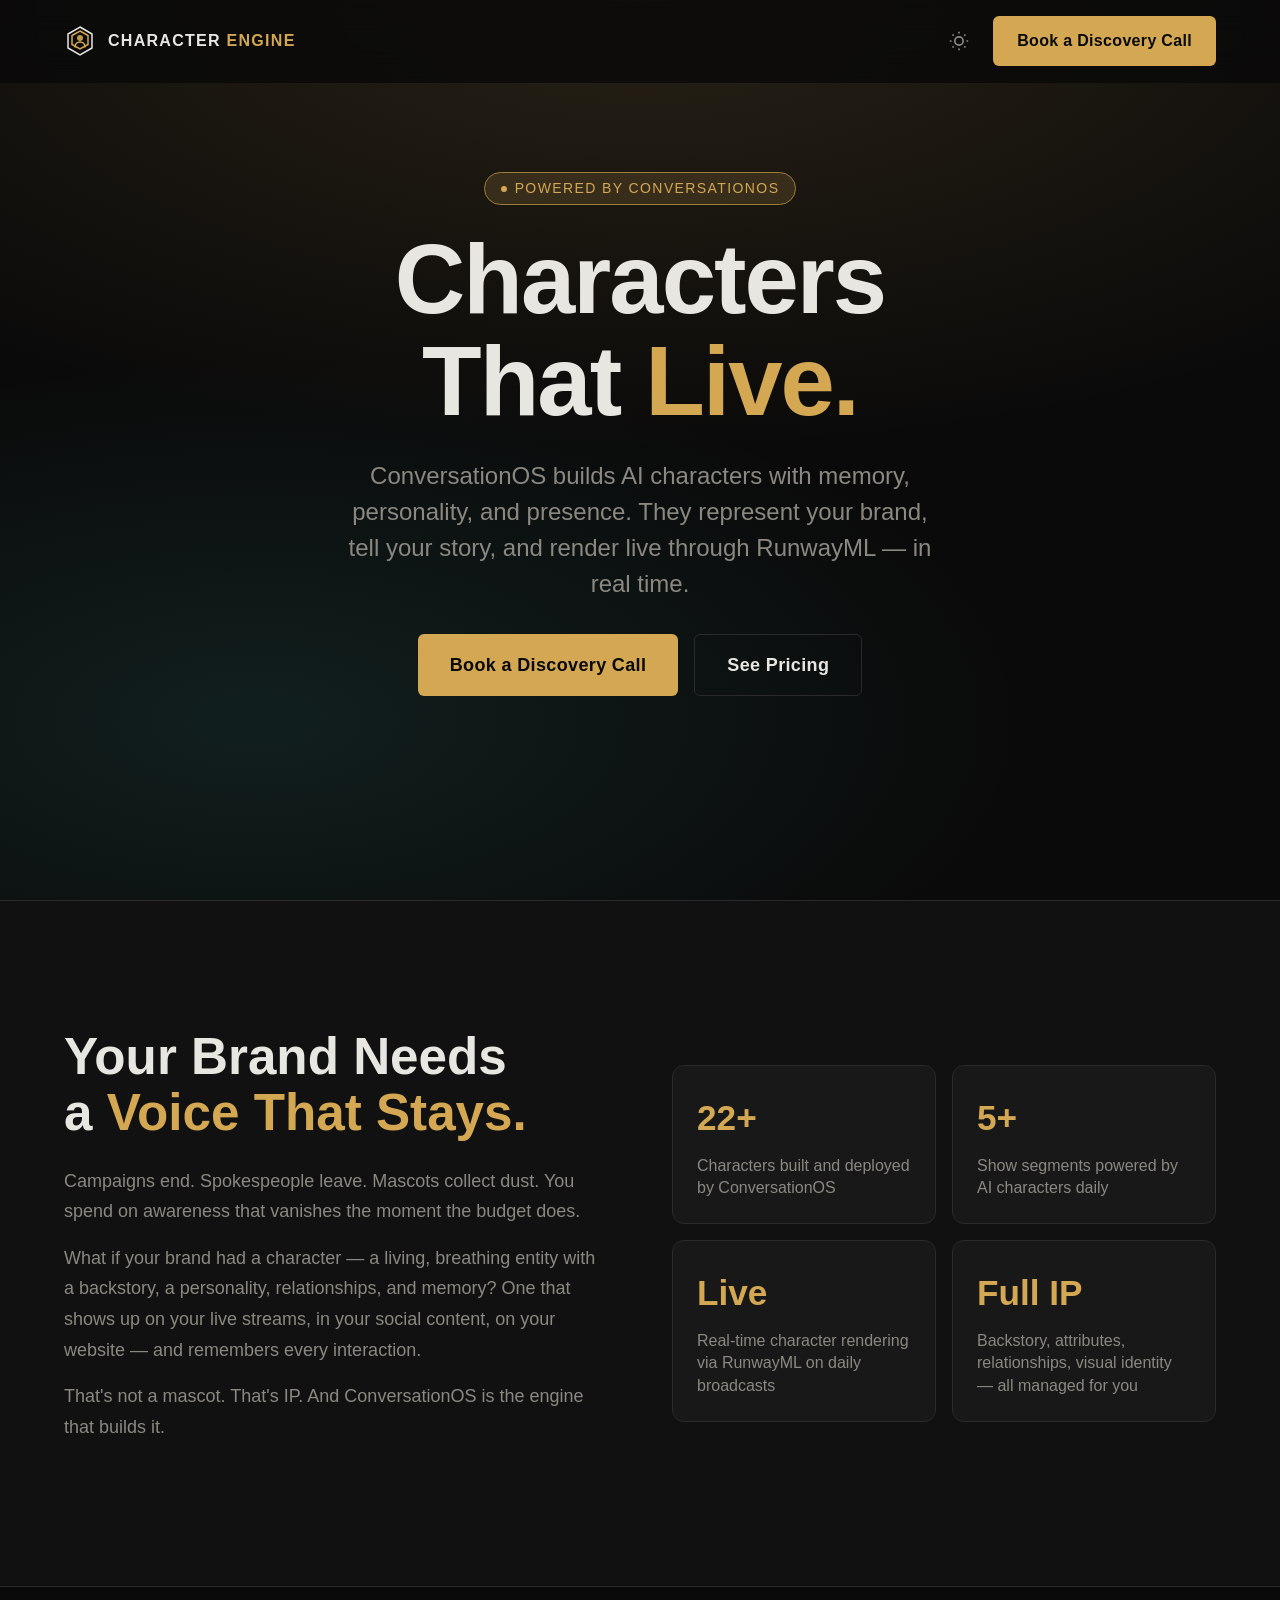
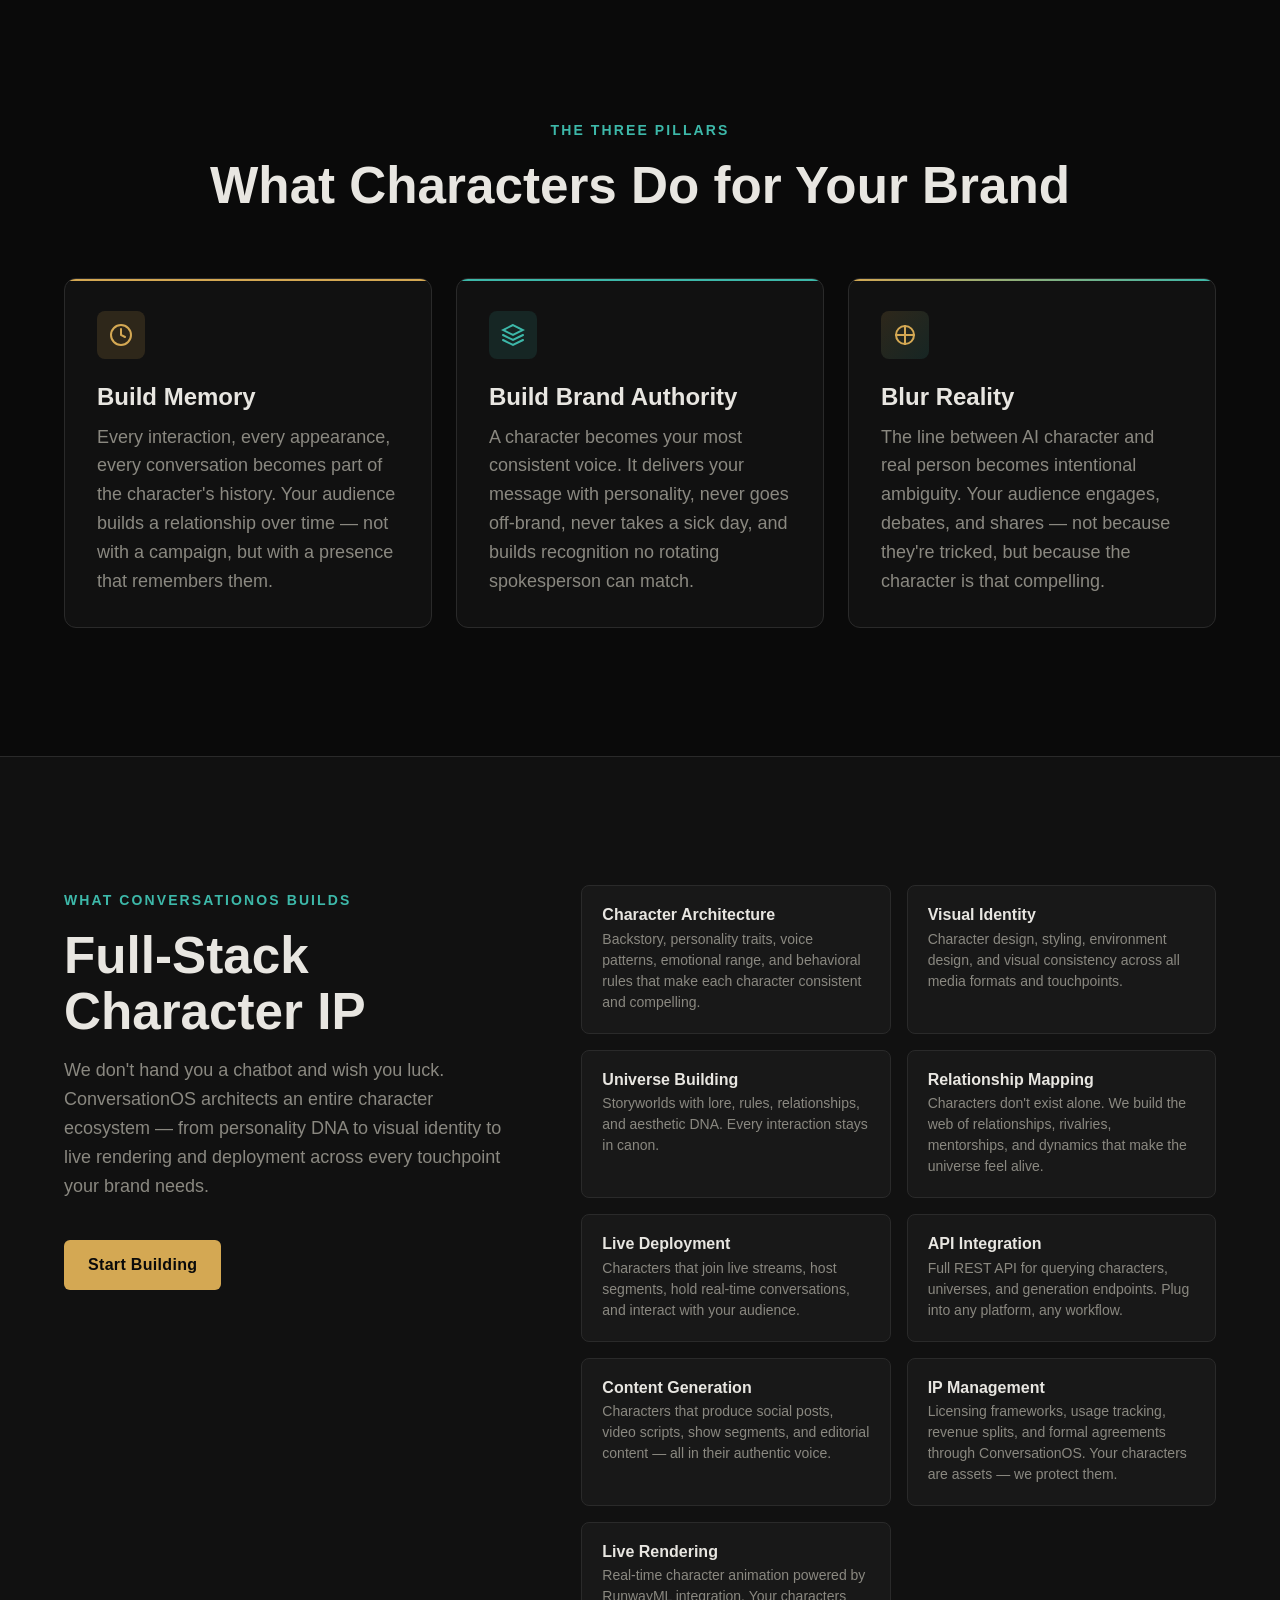
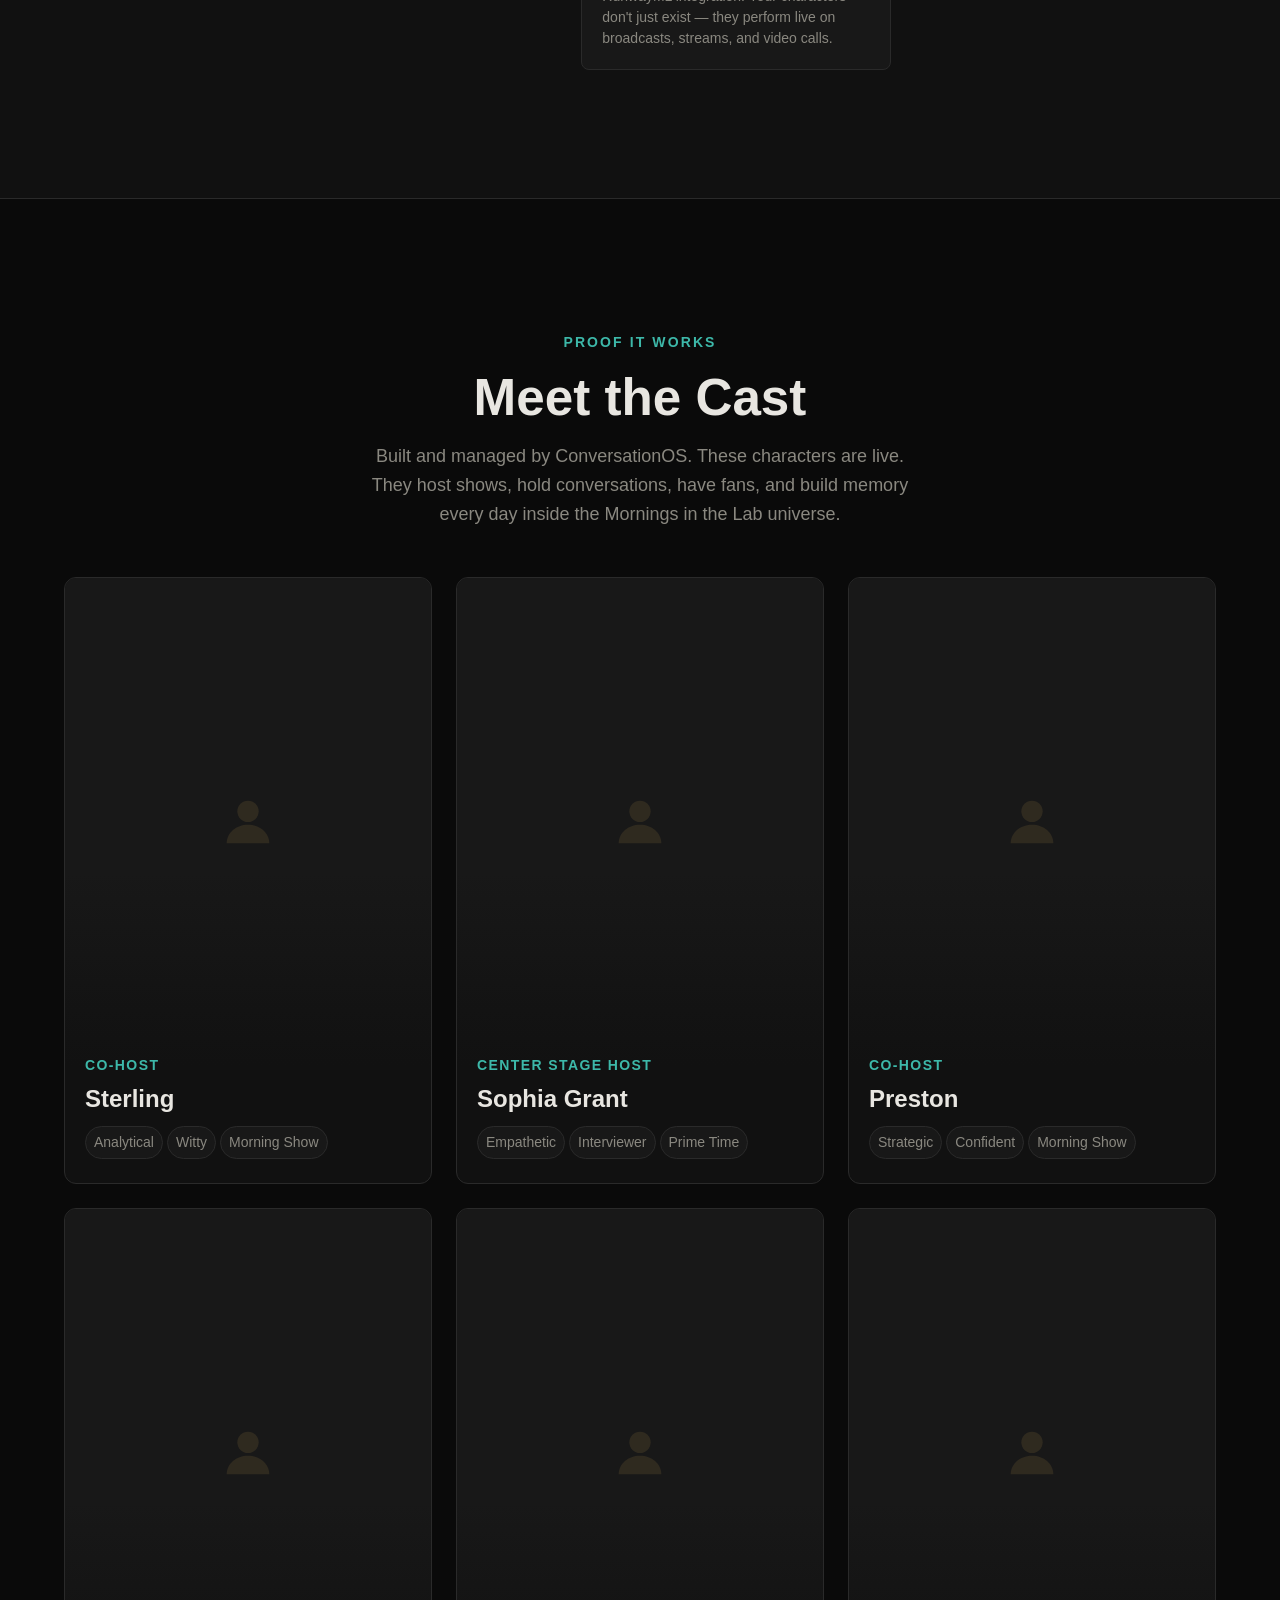
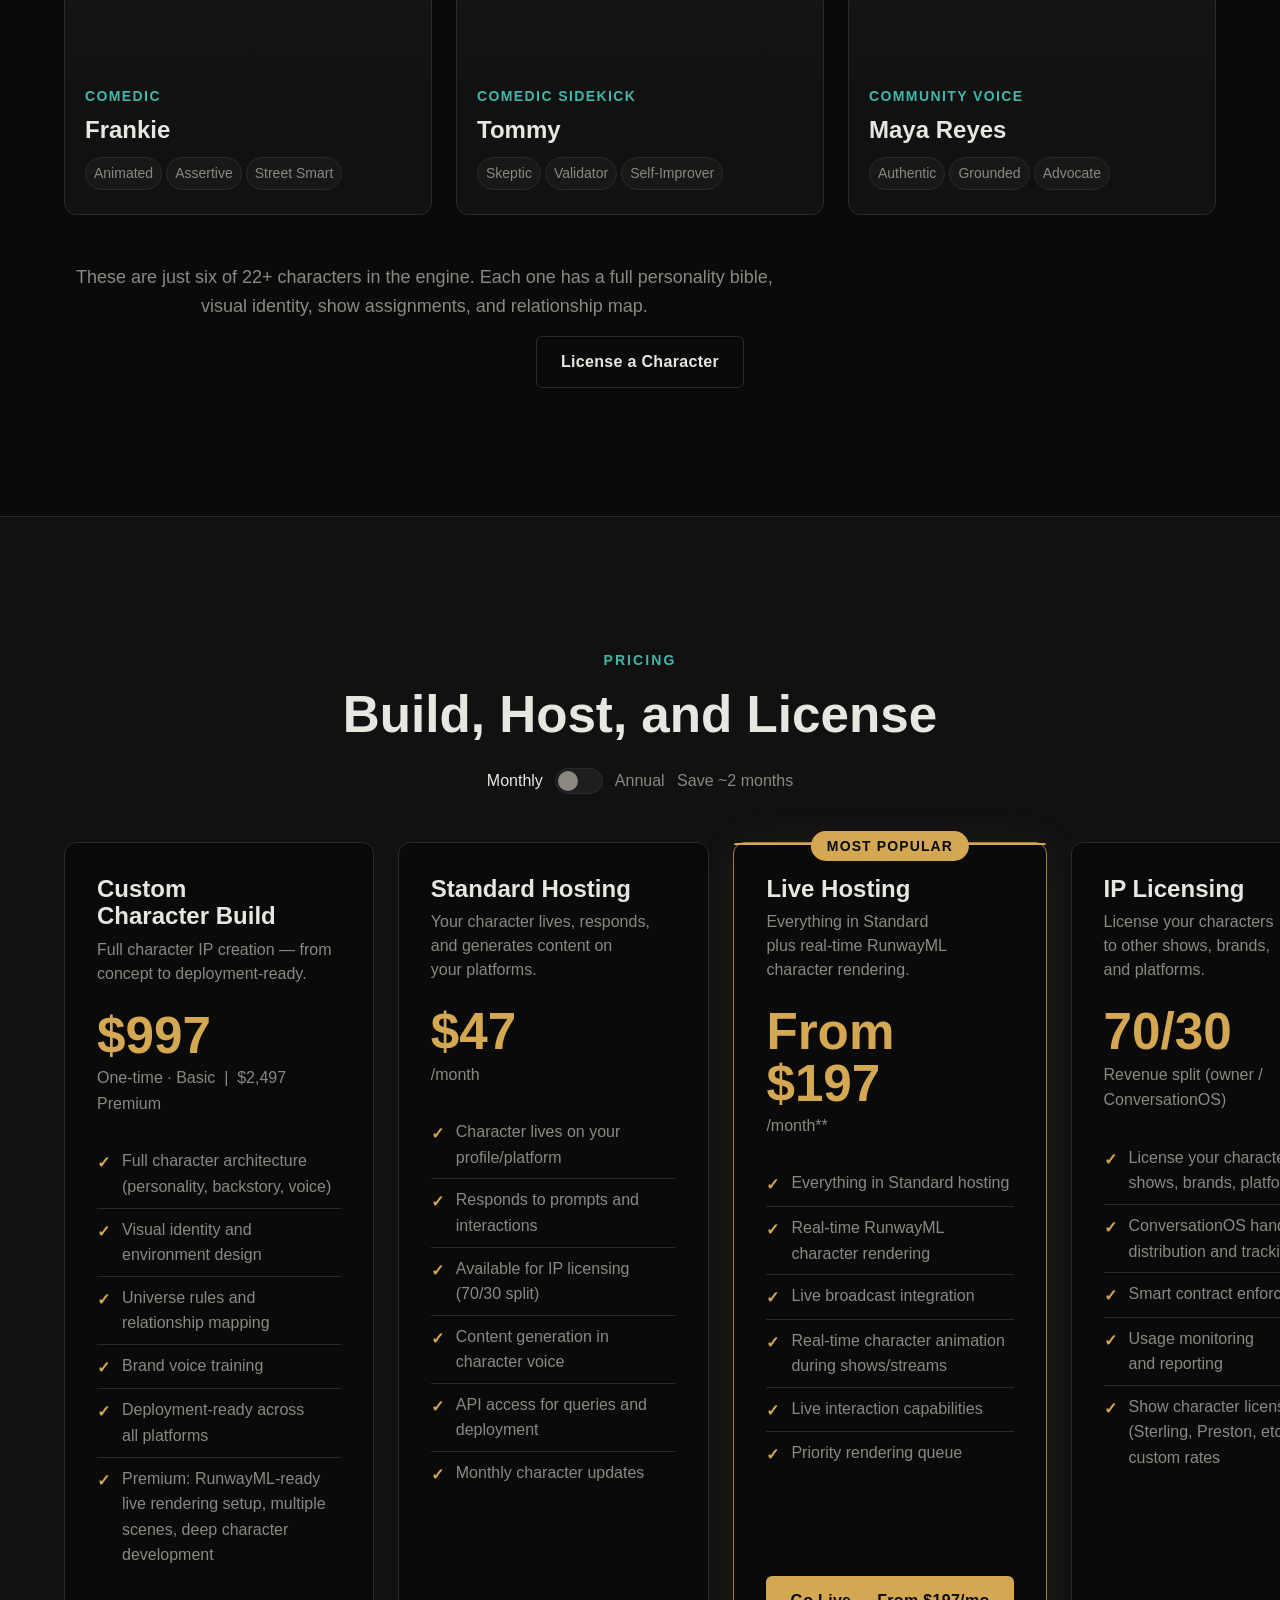
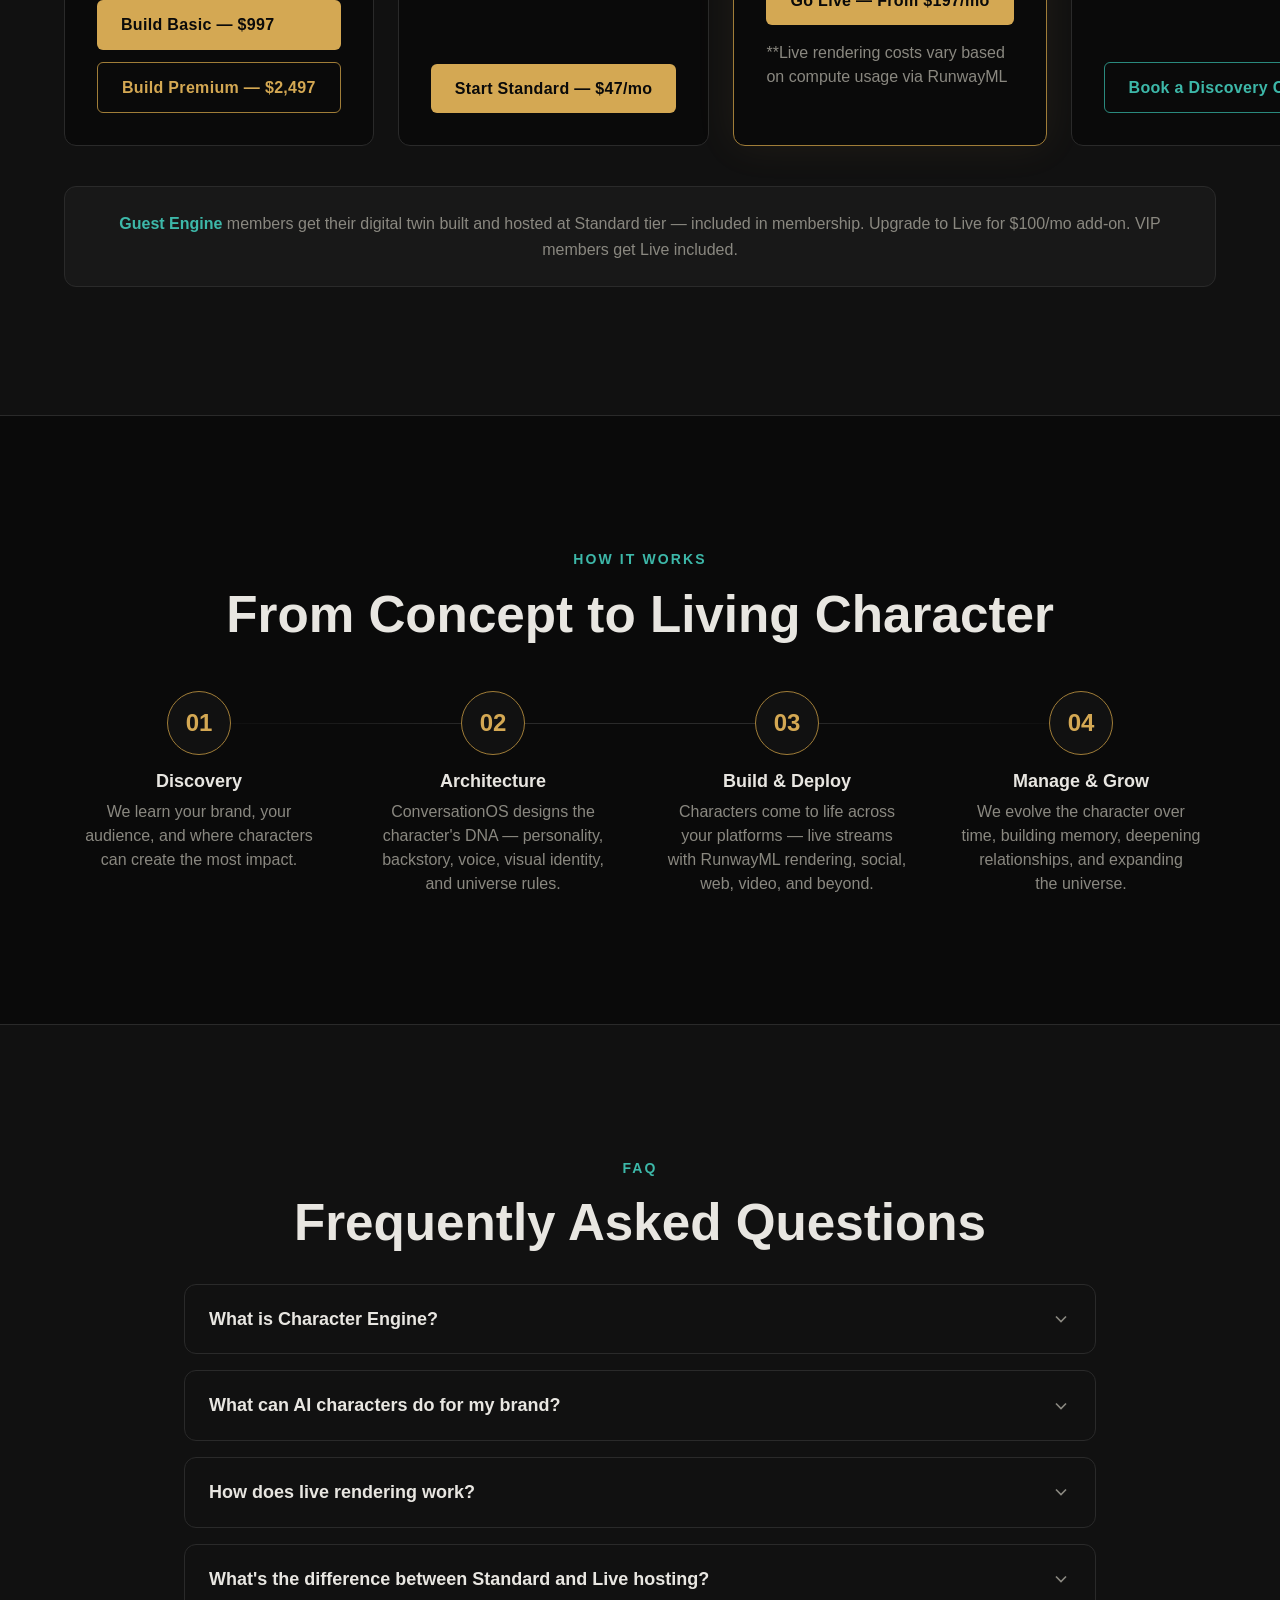
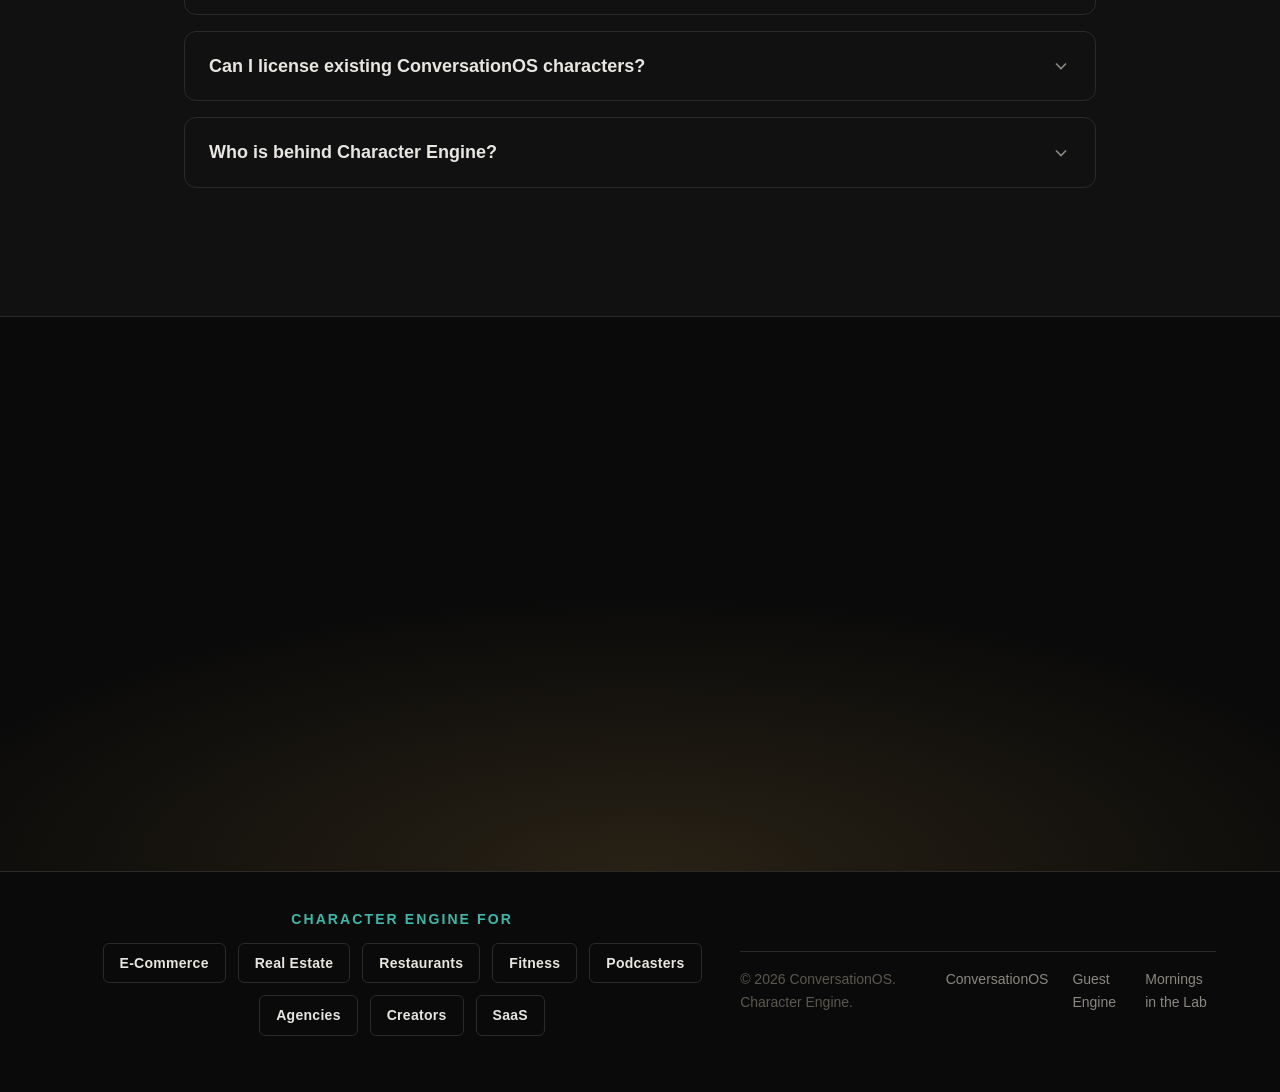
==== commit fae42564: "Wire pricing CTAs to Stripe checkout - Custom Build buttons call /api/character-engine/checkout/buil" ====
--- a/index.html
+++ b/index.html
@@ -498,7 +498,10 @@
             <li><span class="check">&#10003;</span> Deployment-ready across all platforms</li>
             <li><span class="check">&#10003;</span> Premium: RunwayML-ready live rendering setup, multiple scenes, deep character development</li>
           </ul>
-          <a href="#book" class="btn btn--primary">Book a Discovery Call</a>
+          <div style="display: flex; gap: var(--space-3); flex-wrap: wrap;">
+            <button onclick="checkoutBuild('basic')" class="btn btn--primary" style="flex: 1; min-width: 140px;">Build Basic — $997</button>
+            <button onclick="checkoutBuild('premium')" class="btn btn--ghost" style="flex: 1; min-width: 140px; border-color: var(--color-gold-dim); color: var(--color-gold);">Build Premium — $2,497</button>
+          </div>
         </div>
 
         <!-- Standard Hosting -->
@@ -515,7 +518,7 @@
             <li><span class="check">&#10003;</span> API access for queries and deployment</li>
             <li><span class="check">&#10003;</span> Monthly character updates</li>
           </ul>
-          <a href="#book" class="btn btn--primary">Get Started</a>
+          <button onclick="checkoutHosting('standard')" class="btn btn--primary" id="btn-standard" data-monthly="Start Standard — $47/mo" data-annual="Start Standard — $470/yr">Start Standard — $47/mo</button>
         </div>
 
         <!-- Live Hosting -->
@@ -533,7 +536,7 @@
             <li><span class="check">&#10003;</span> Live interaction capabilities</li>
             <li><span class="check">&#10003;</span> Priority rendering queue</li>
           </ul>
-          <a href="#book" class="btn btn--primary">Book a Discovery Call</a>
+          <button onclick="checkoutHosting('live')" class="btn btn--primary" id="btn-live" data-monthly="Go Live — From $197/mo" data-annual="Go Live — From $1,970/yr">Go Live — From $197/mo</button>
           <p class="pricing-note">**Live rendering costs vary based on compute usage via RunwayML</p>
         </div>
 
@@ -550,7 +553,7 @@
             <li><span class="check">&#10003;</span> Usage monitoring and reporting</li>
             <li><span class="check">&#10003;</span> Show character licensing (Sterling, Preston, etc.) at custom rates</li>
           </ul>
-          <a href="#book" class="btn btn--ghost" style="border-color: var(--color-teal-dim); color: var(--color-teal);">Inquire About Licensing</a>
+          <a href="https://calendly.com/mornings-mitl" target="_blank" rel="noopener noreferrer" class="btn btn--ghost" style="border-color: var(--color-teal-dim); color: var(--color-teal);">Book a Discovery Call</a>
         </div>
 
       </div>
@@ -748,21 +751,103 @@
       document.querySelectorAll('.fade-in').forEach(el => observer.observe(el));
     })();
 
-    // Pricing toggle
+    // Pricing toggle + Stripe checkout
     (function(){
+      const API_BASE = 'https://app.conversationos.live/api/character-engine';
+      let currentInterval = 'month';
+
       const toggle = document.getElementById('billing-toggle');
-      if (!toggle) return;
-      const labels = document.querySelectorAll('.pricing-toggle span[data-period]');
-      toggle.addEventListener('change', () => {
-        const annual = toggle.checked;
-        labels.forEach(l => l.classList.toggle('active', (annual && l.dataset.period === 'annual') || (!annual && l.dataset.period === 'monthly')));
-        document.querySelectorAll('.pricing-price[data-monthly]').forEach(el => {
-          el.textContent = annual ? el.dataset.annual : el.dataset.monthly;
+      if (toggle) {
+        const labels = document.querySelectorAll('.pricing-toggle span[data-period]');
+        toggle.addEventListener('change', () => {
+          const annual = toggle.checked;
+          currentInterval = annual ? 'year' : 'month';
+          labels.forEach(l => l.classList.toggle('active', (annual && l.dataset.period === 'annual') || (!annual && l.dataset.period === 'monthly')));
+          document.querySelectorAll('.pricing-price[data-monthly]').forEach(el => {
+            el.textContent = annual ? el.dataset.annual : el.dataset.monthly;
+          });
+          document.querySelectorAll('.pricing-period[data-monthly]').forEach(el => {
+            el.textContent = annual ? el.dataset.annual : el.dataset.monthly;
+          });
+          // Update hosting button labels
+          document.querySelectorAll('button[data-monthly][data-annual]').forEach(btn => {
+            btn.textContent = annual ? btn.dataset.annual : btn.dataset.monthly;
+          });
         });
-        document.querySelectorAll('.pricing-period[data-monthly]').forEach(el => {
-          el.textContent = annual ? el.dataset.annual : el.dataset.monthly;
-        });
-      });
+      }
+
+      function setLoading(btn, loading) {
+        if (loading) {
+          btn.dataset.originalText = btn.textContent;
+          btn.textContent = 'Redirecting...';
+          btn.disabled = true;
+          btn.style.opacity = '0.7';
+          btn.style.pointerEvents = 'none';
+        } else {
+          btn.textContent = btn.dataset.originalText || btn.textContent;
+          btn.disabled = false;
+          btn.style.opacity = '';
+          btn.style.pointerEvents = '';
+        }
+      }
+
+      function getEmail() {
+        const email = prompt('Enter your email to proceed to checkout:');
+        if (!email) return null;
+        if (!email.includes('@')) {
+          alert('Please enter a valid email address.');
+          return null;
+        }
+        return email.trim();
+      }
+
+      window.checkoutBuild = async function(tier) {
+        const email = getEmail();
+        if (!email) return;
+        const btn = event.currentTarget;
+        setLoading(btn, true);
+        try {
+          const res = await fetch(API_BASE + '/checkout/build', {
+            method: 'POST',
+            headers: { 'Content-Type': 'application/json' },
+            body: JSON.stringify({ tier: tier, customerEmail: email })
+          });
+          const data = await res.json();
+          if (data.url) {
+            window.location.href = data.url;
+          } else {
+            alert('Something went wrong. Please try again.');
+            setLoading(btn, false);
+          }
+        } catch (err) {
+          alert('Something went wrong. Please try again.');
+          setLoading(btn, false);
+        }
+      };
+
+      window.checkoutHosting = async function(tier) {
+        const email = getEmail();
+        if (!email) return;
+        const btn = event.currentTarget;
+        setLoading(btn, true);
+        try {
+          const res = await fetch(API_BASE + '/checkout/hosting', {
+            method: 'POST',
+            headers: { 'Content-Type': 'application/json' },
+            body: JSON.stringify({ tier: tier, interval: currentInterval, customerEmail: email })
+          });
+          const data = await res.json();
+          if (data.url) {
+            window.location.href = data.url;
+          } else {
+            alert('Something went wrong. Please try again.');
+            setLoading(btn, false);
+          }
+        } catch (err) {
+          alert('Something went wrong. Please try again.');
+          setLoading(btn, false);
+        }
+      };
     })();
   </script>
 
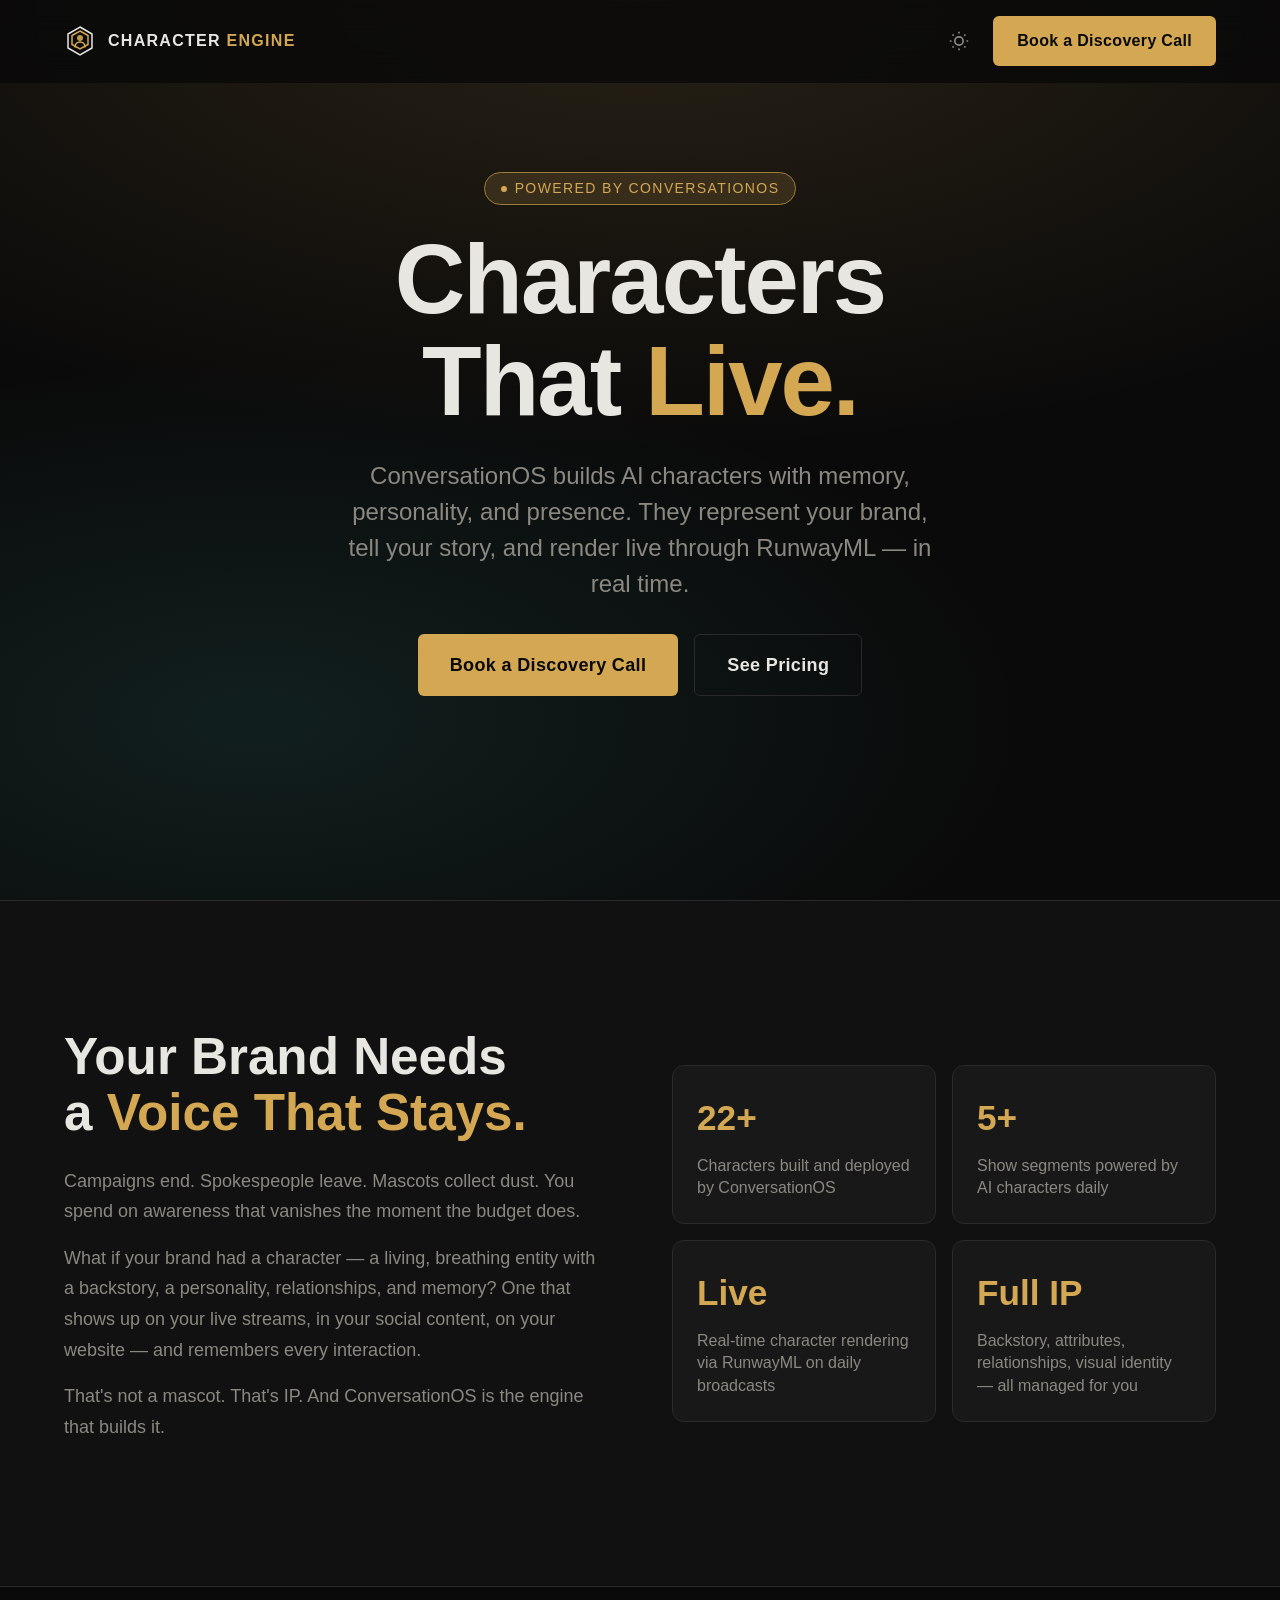
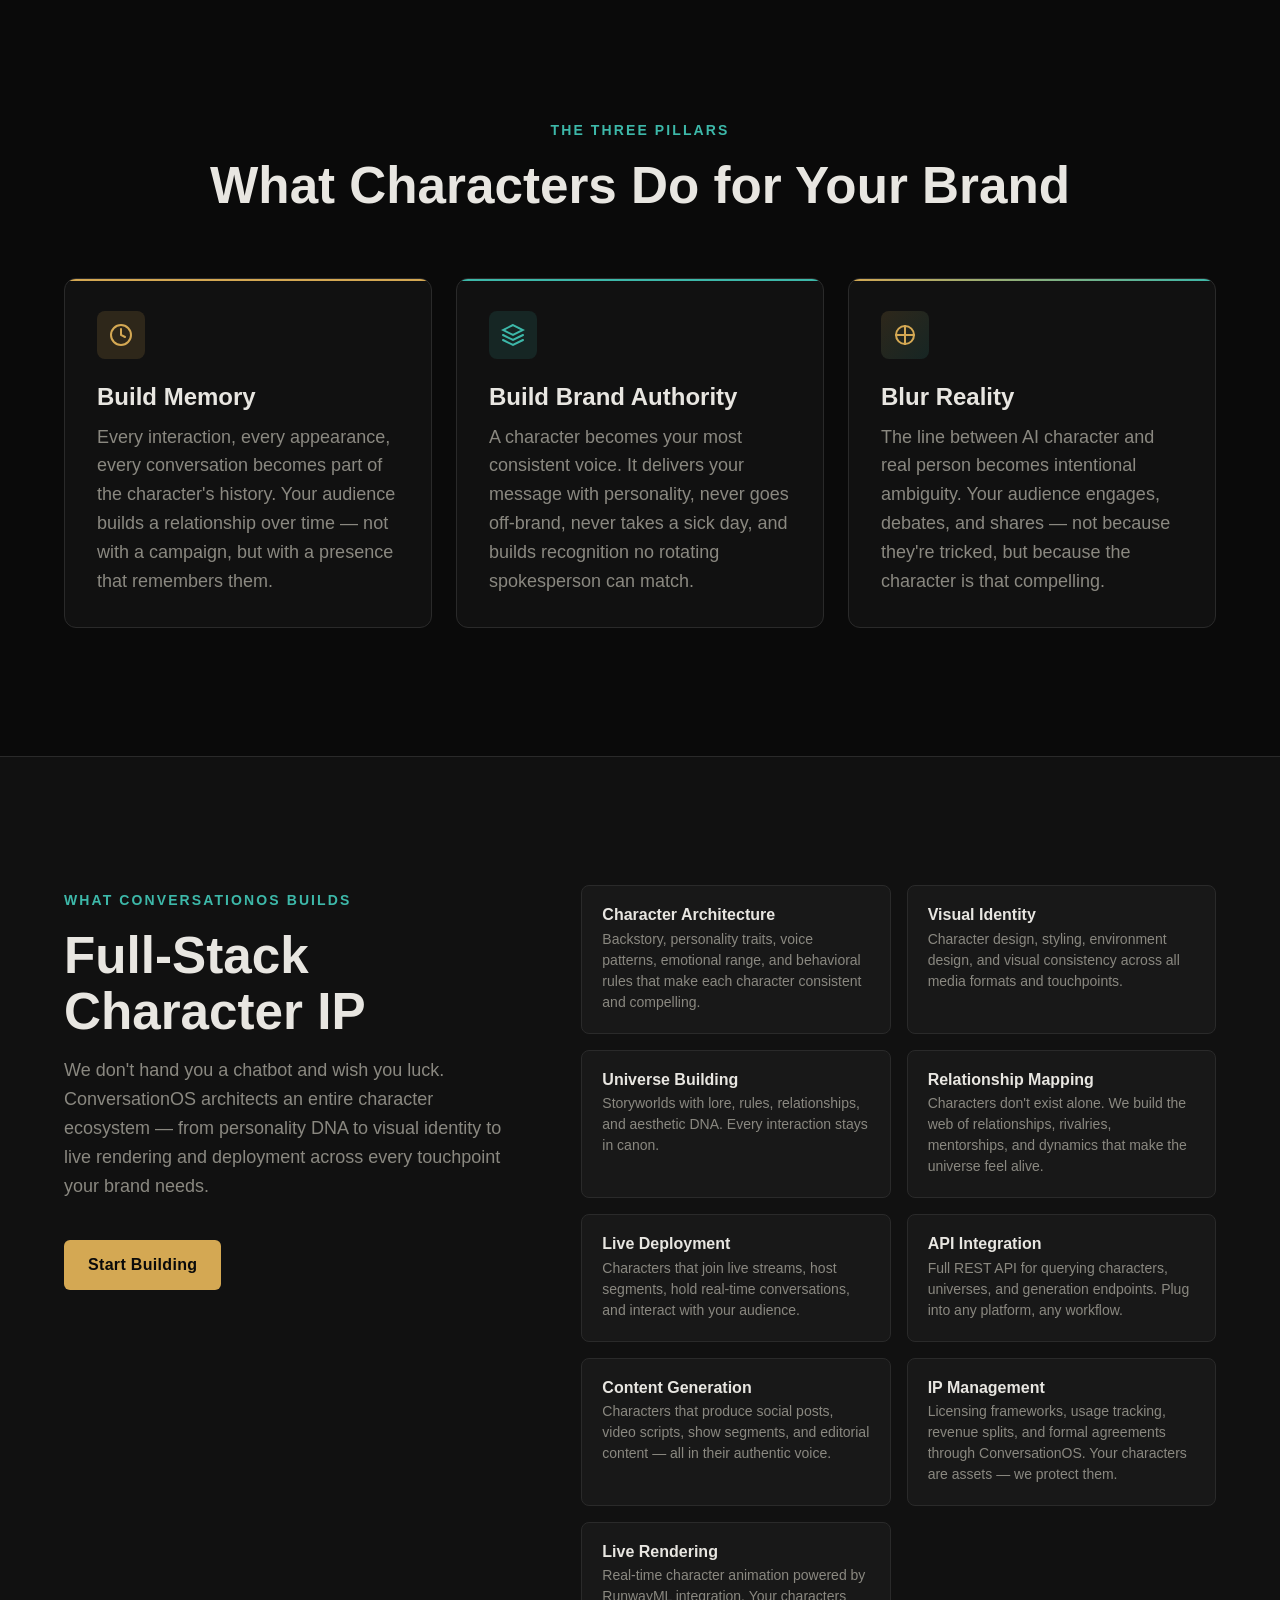
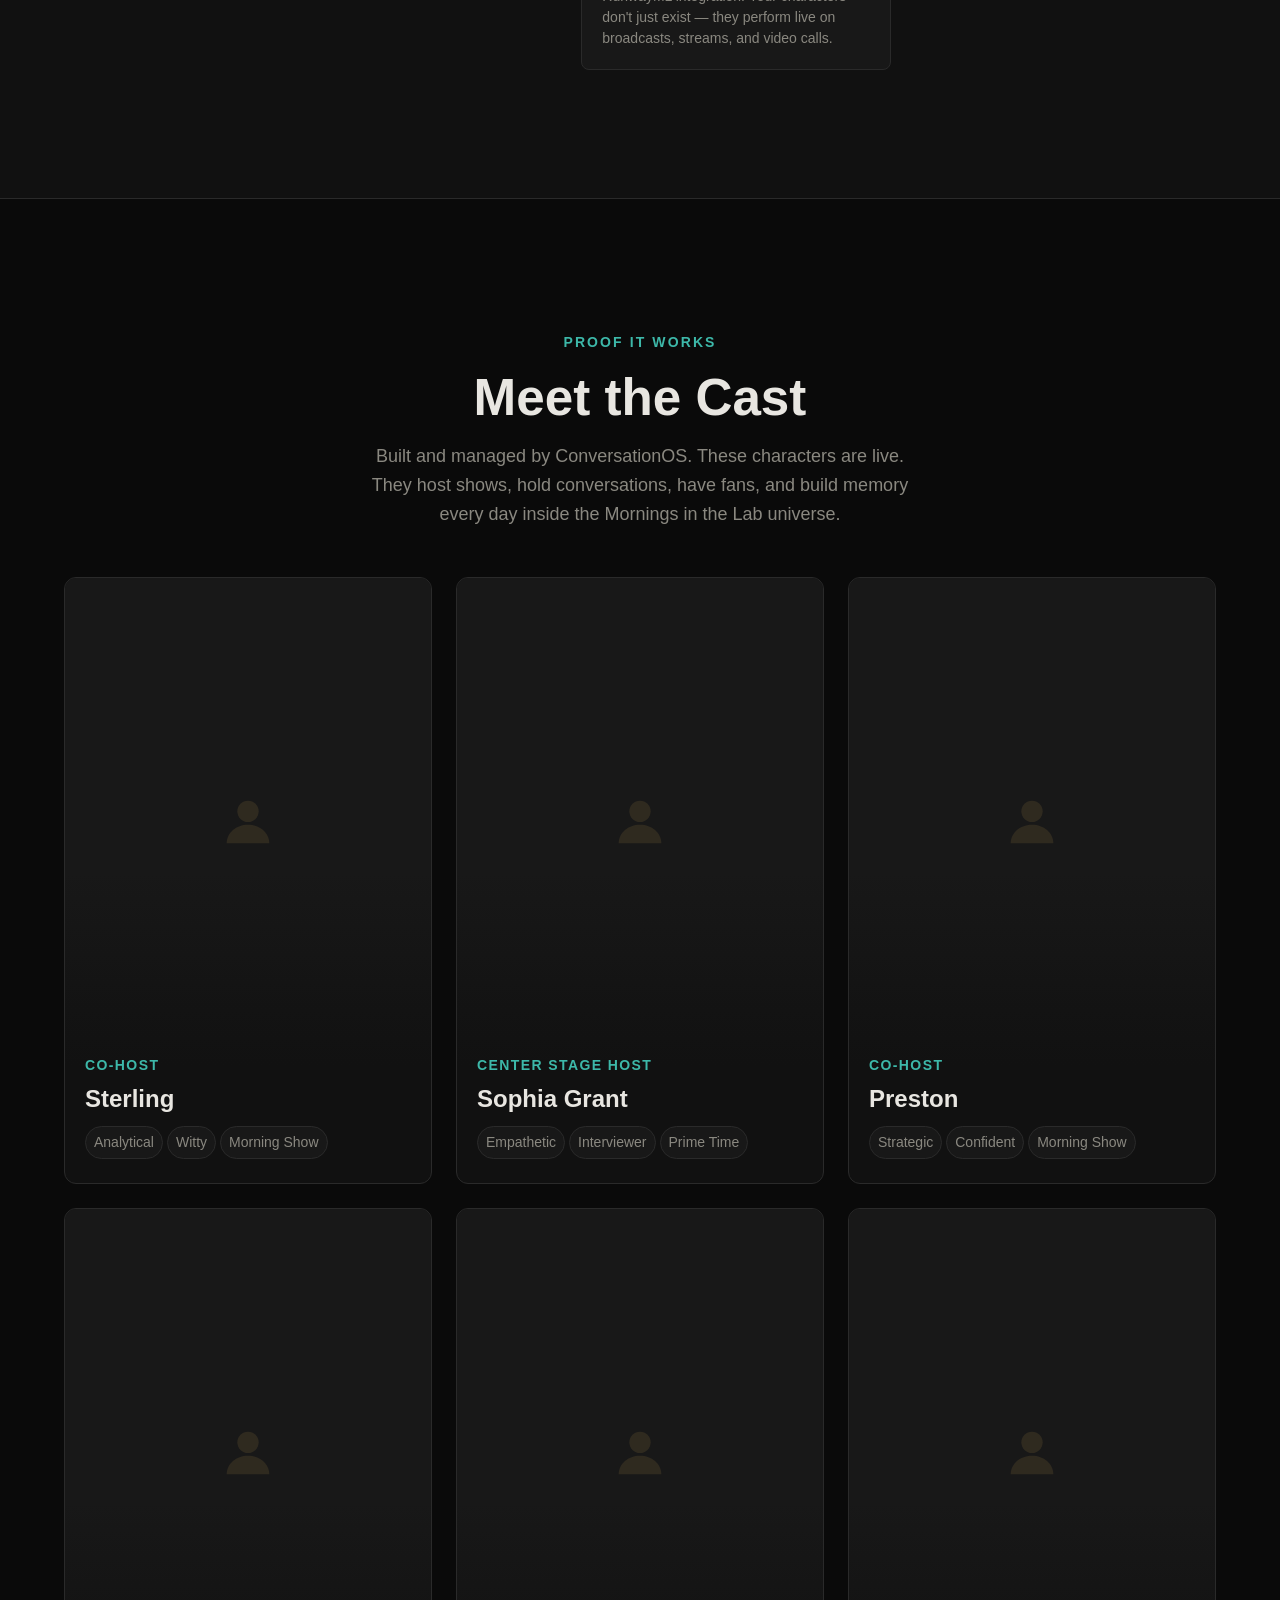
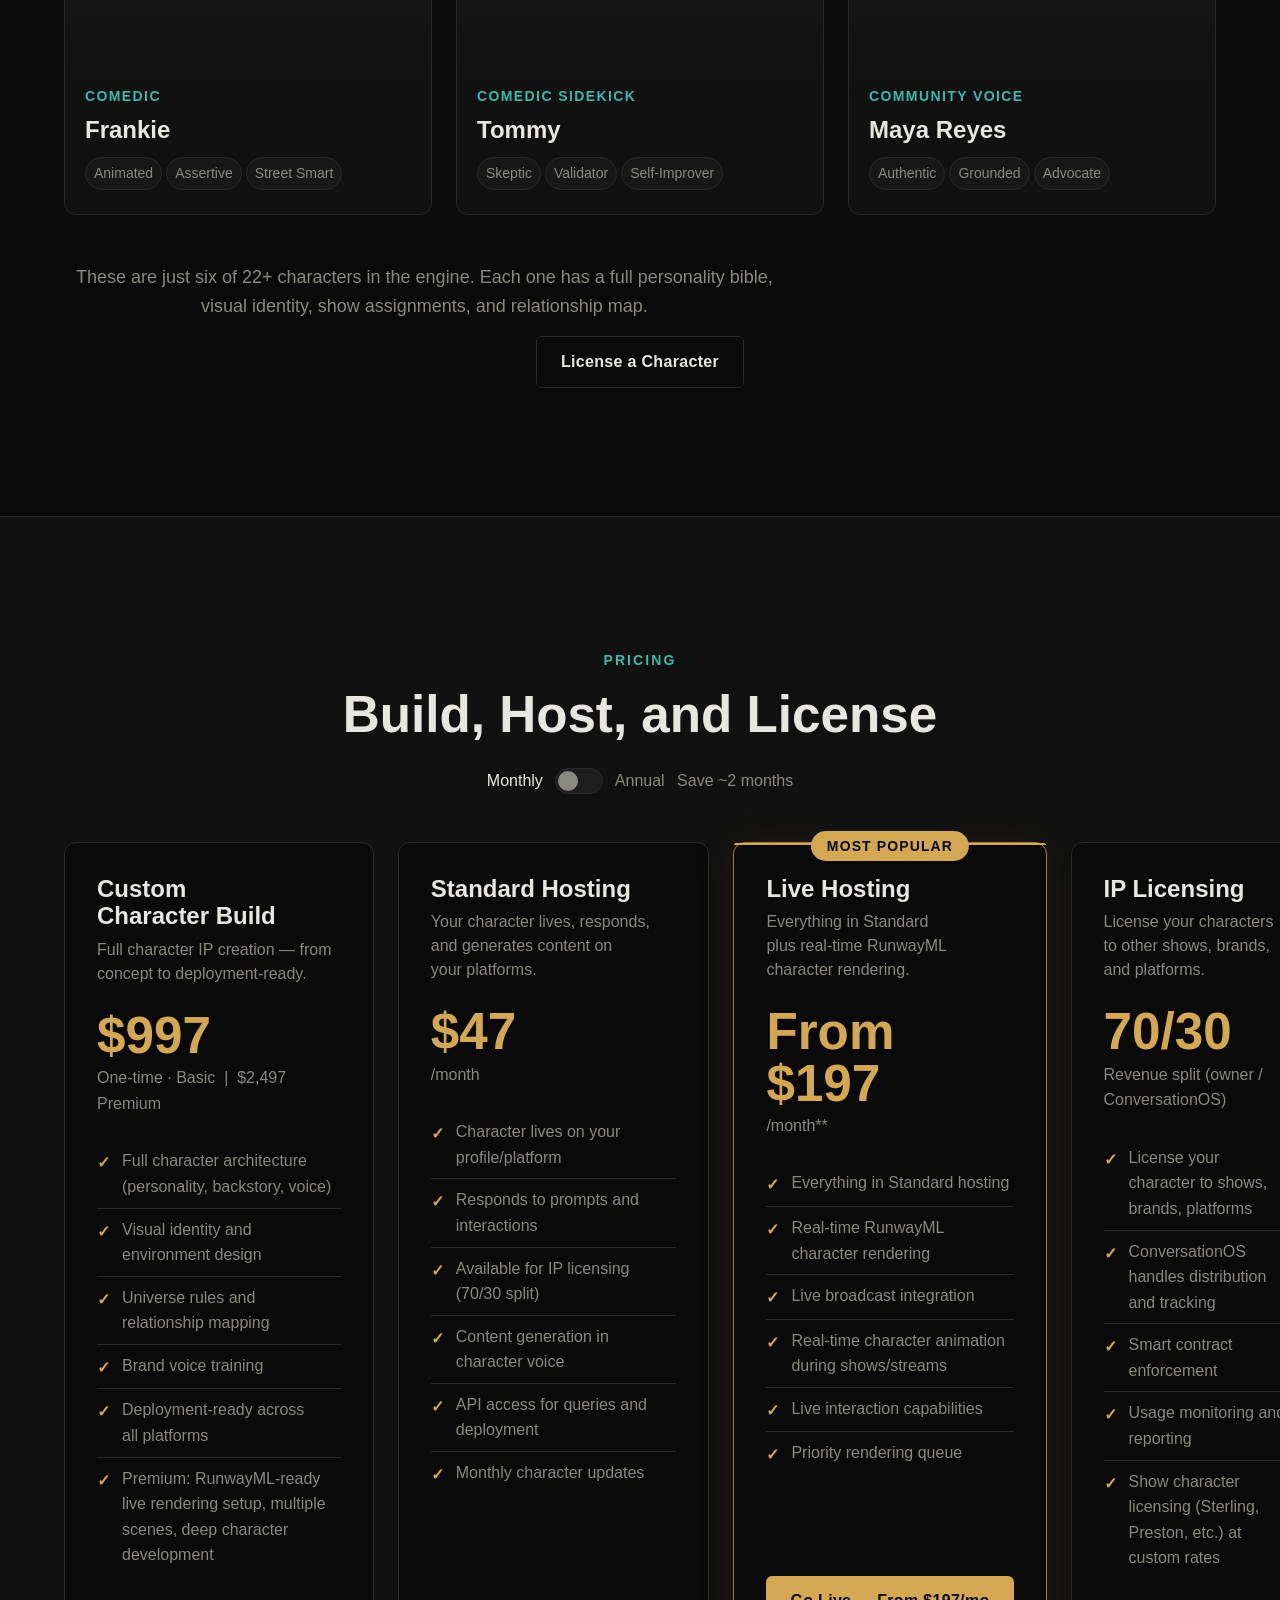
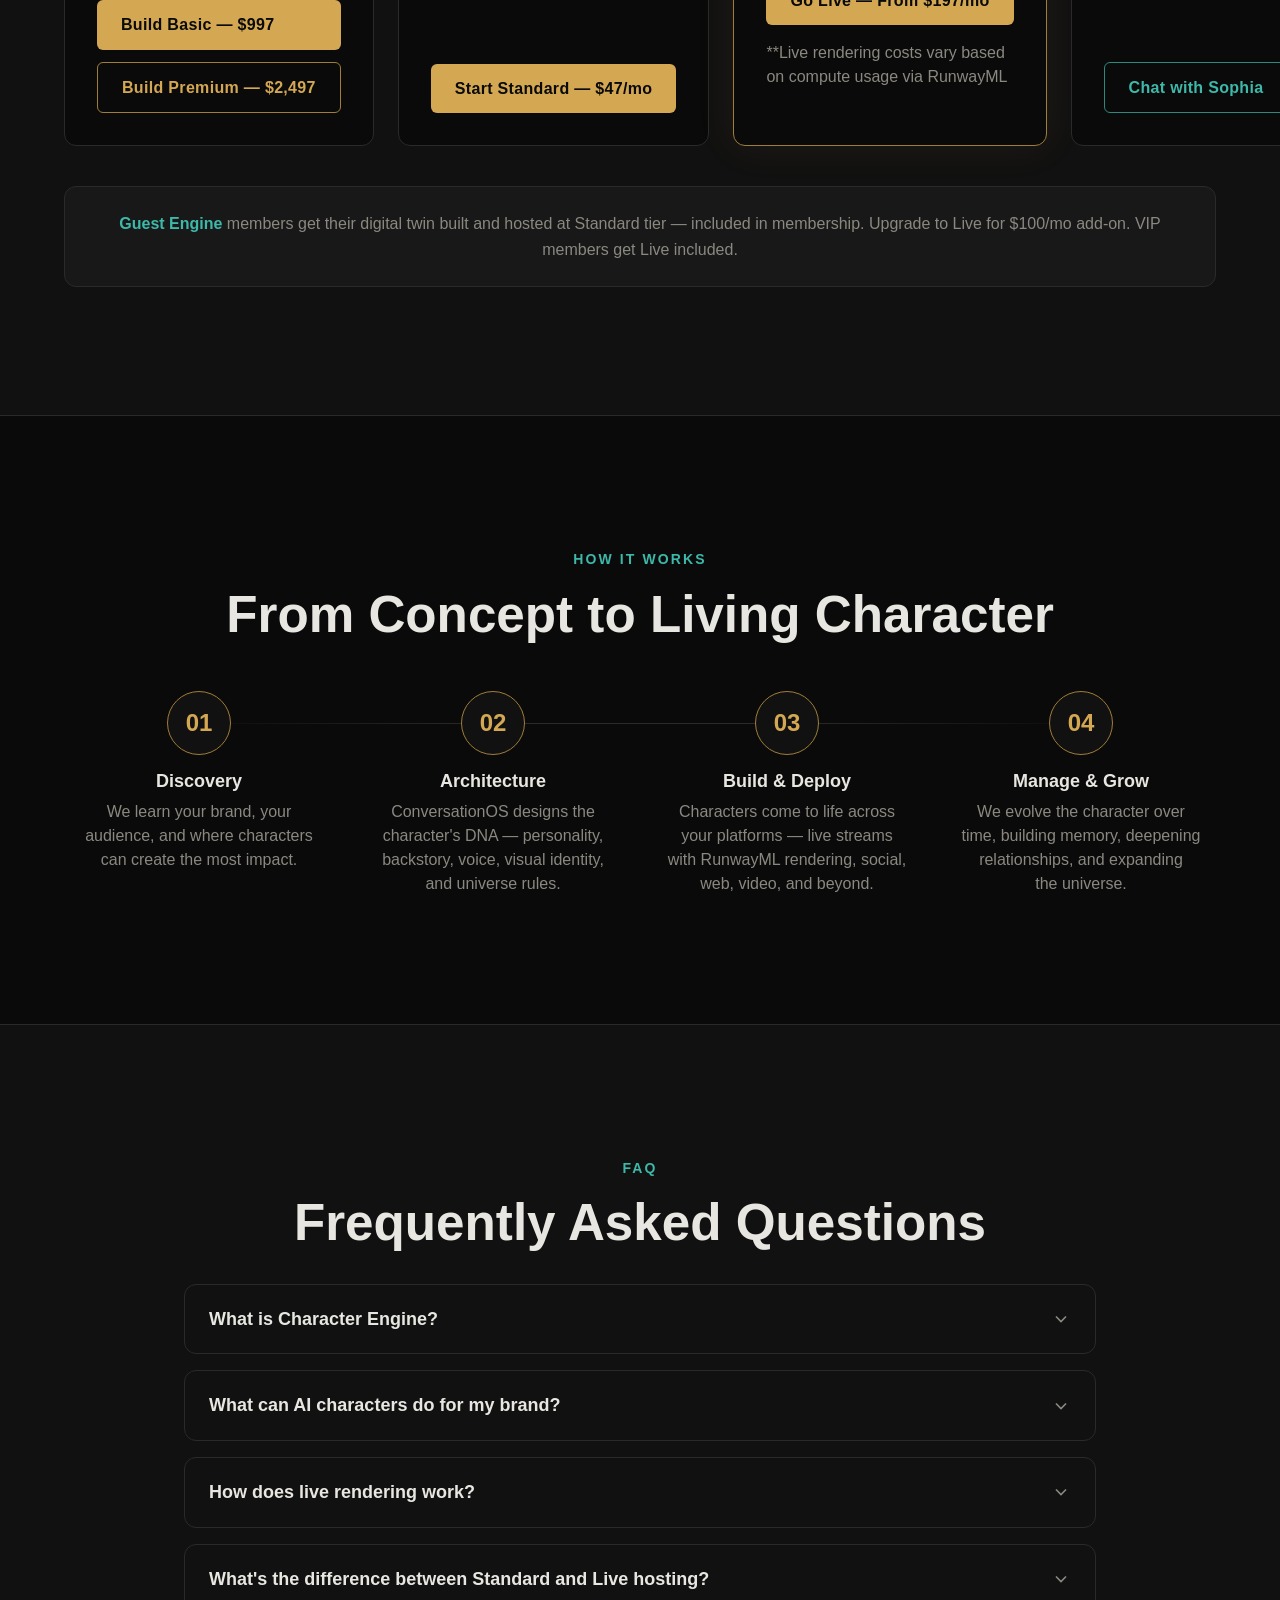
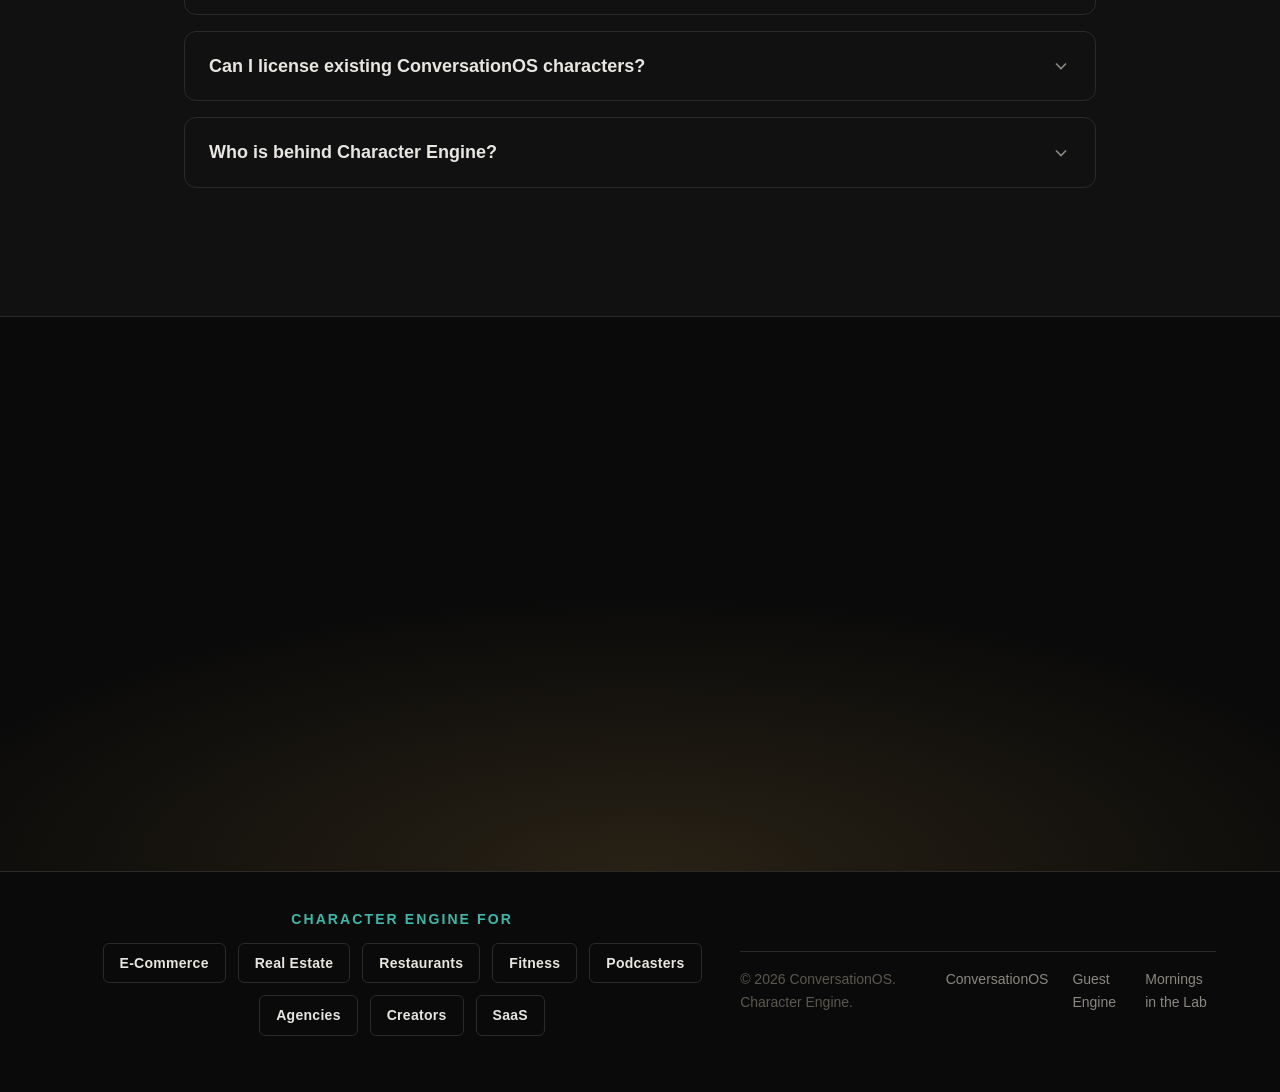
==== commit 1090d5df: "Add Sophia embed widget, remove all Calendly references Replace Calendly booking links with Sophia A" ====
--- a/index.html
+++ b/index.html
@@ -553,7 +553,7 @@
             <li><span class="check">&#10003;</span> Usage monitoring and reporting</li>
             <li><span class="check">&#10003;</span> Show character licensing (Sterling, Preston, etc.) at custom rates</li>
           </ul>
-          <a href="https://calendly.com/mornings-mitl" target="_blank" rel="noopener noreferrer" class="btn btn--ghost" style="border-color: var(--color-teal-dim); color: var(--color-teal);">Book a Discovery Call</a>
+          <a href="#" onclick="event.preventDefault(); document.querySelector('sophia-embed')?.shadowRoot?.querySelector('.sophia-bubble')?.click();" class="btn btn--ghost" style="border-color: var(--color-teal-dim); color: var(--color-teal);">Chat with Sophia</a>
         </div>
 
       </div>
@@ -669,7 +669,7 @@
       <h2 class="fade-in">Ready to Build a Character<br>That <span class="accent">Never Forgets?</span></h2>
       <p class="fade-in">Starting at $997 to build. $47/mo to host. Powered by ConversationOS.</p>
       <div class="fade-in">
-        <a href="https://calendly.com/mornings-mitl" target="_blank" rel="noopener noreferrer" class="btn btn--primary btn--large">Book a Discovery Call</a>
+        <a href="#" onclick="event.preventDefault(); document.querySelector('sophia-embed')?.shadowRoot?.querySelector('.sophia-bubble')?.click();" class="btn btn--primary btn--large">Chat with Sophia</a>
       </div>
     </div>
   </section>
@@ -851,5 +851,12 @@
     })();
   </script>
 
+  <script
+    src="https://app.conversationos.live/sophia-embed.js"
+    data-product="character-engine"
+    data-theme="dark"
+    data-accent-color="#7c3aed"
+  ></script>
+
 </body>
 </html>
